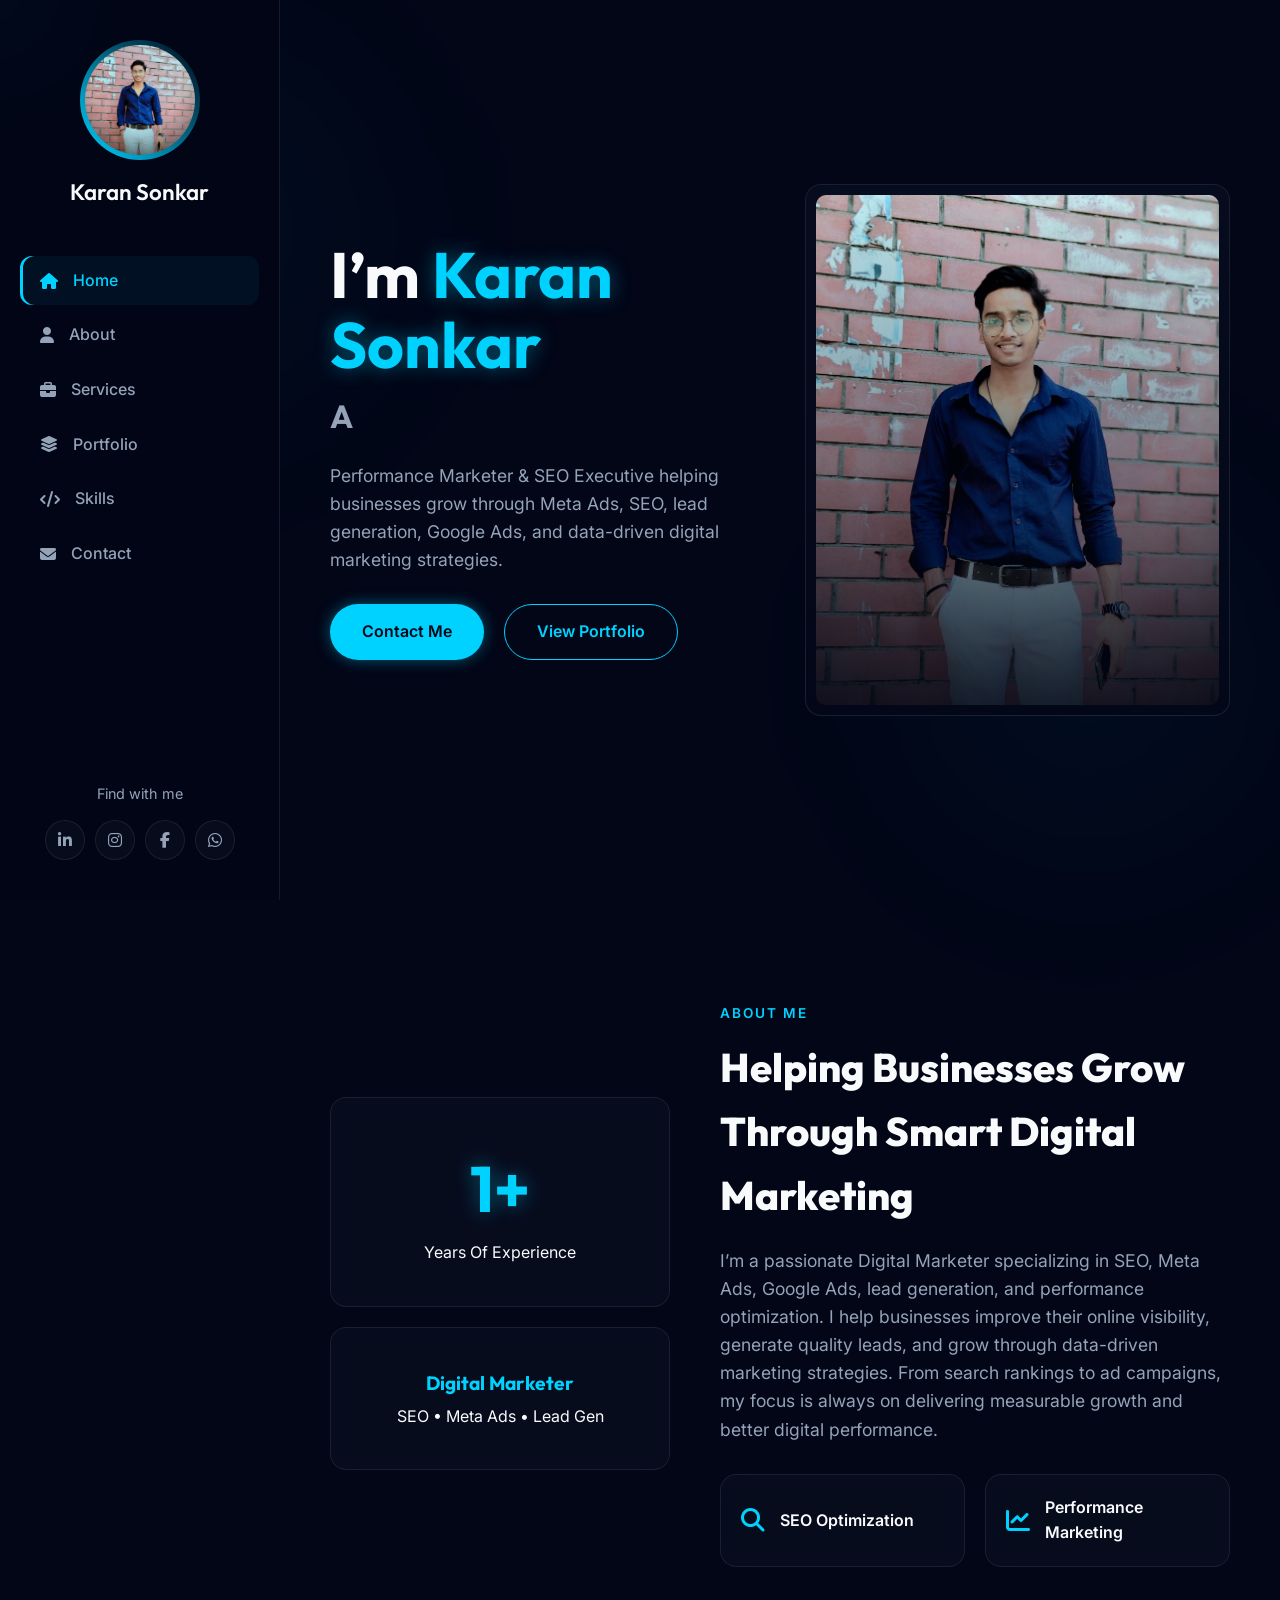
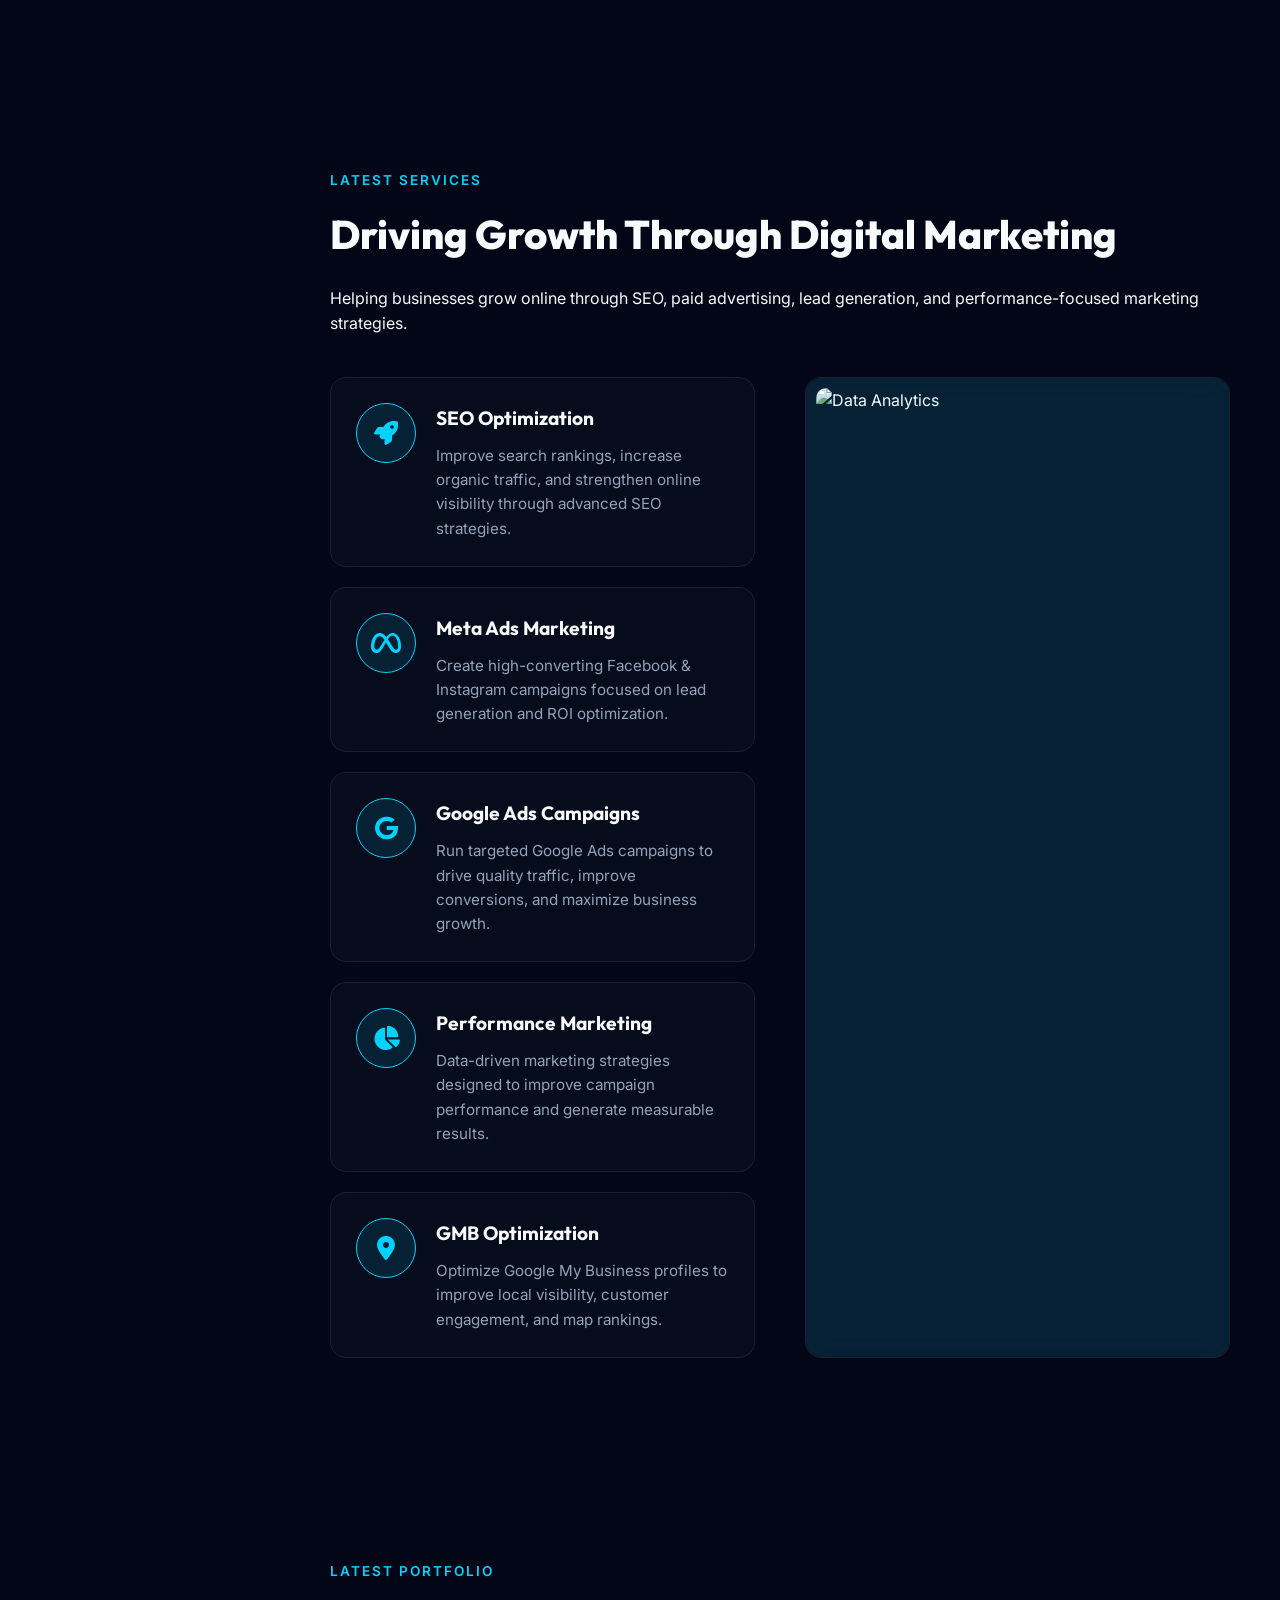
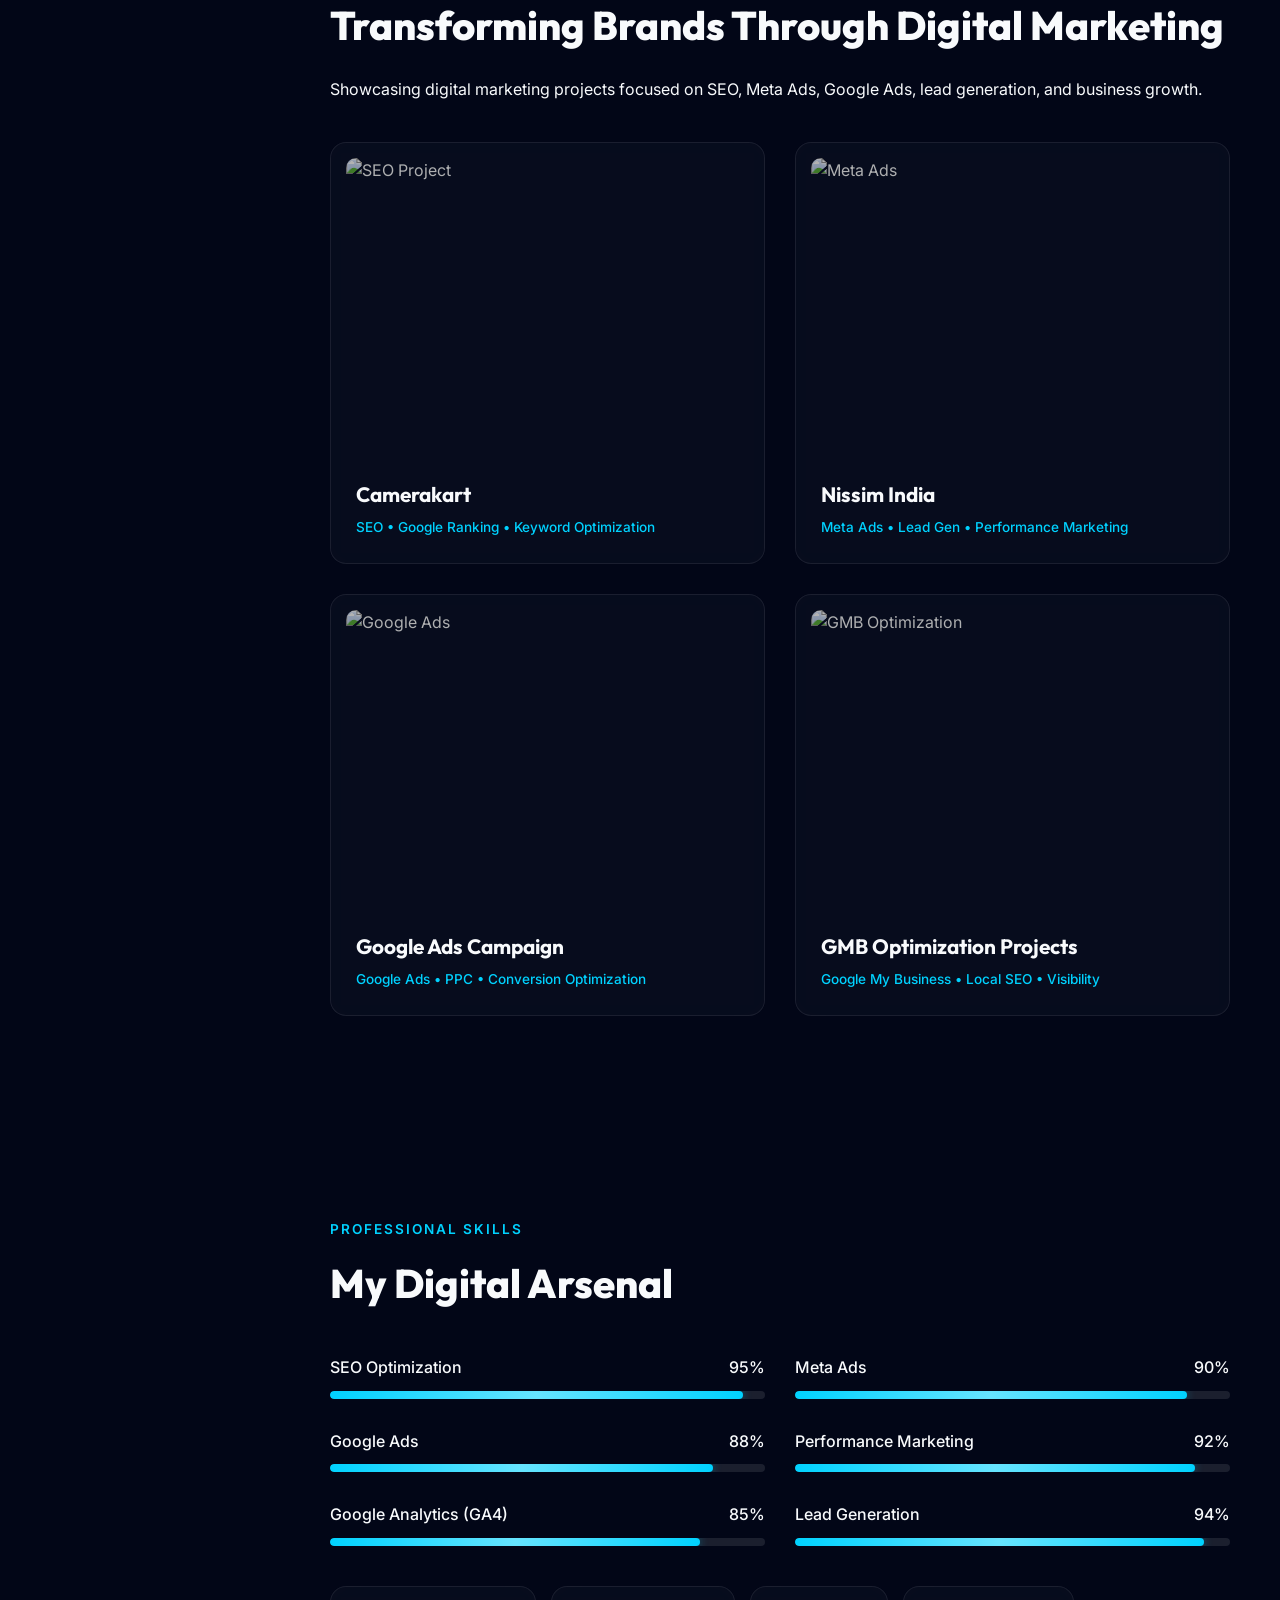
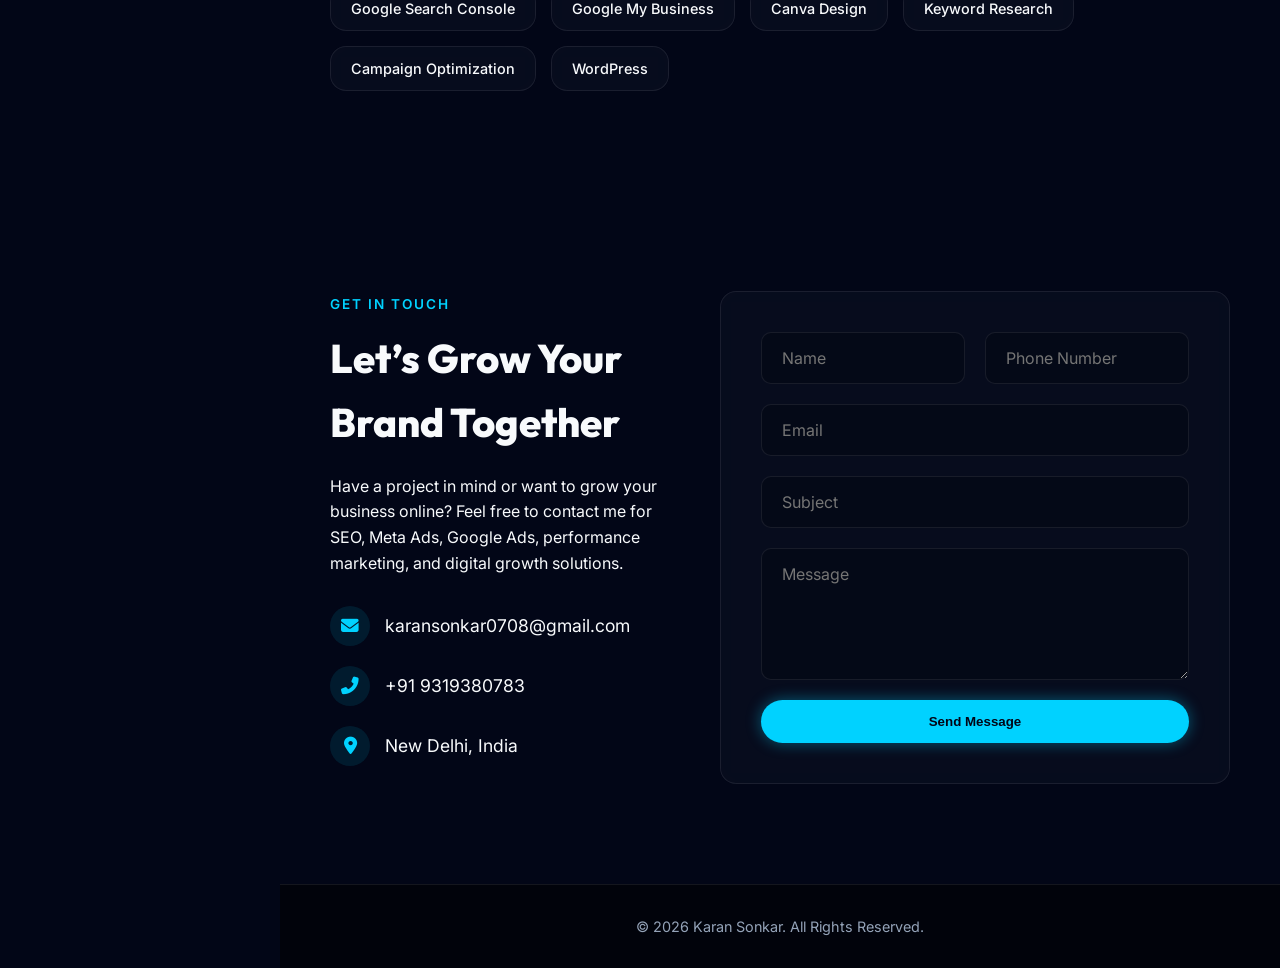
==== index.html @ 993d2668 "Add Nissim India case study page and update portfolio links in index.html" ====
<!DOCTYPE html>
<html lang="en">
<head>
    <meta charset="UTF-8">
    <meta name="viewport" content="width=device-width, initial-scale=1.0">
    <title>Karan Sonkar | Premium Digital Marketing Portfolio</title>
    <!-- Fonts -->
    <link href="https://fonts.googleapis.com/css2?family=Inter:wght@300;400;500;600;700&family=Outfit:wght@400;600;800&display=swap" rel="stylesheet">
    <!-- FontAwesome for Icons -->
    <link rel="stylesheet" href="https://cdnjs.cloudflare.com/ajax/libs/font-awesome/6.4.0/css/all.min.css">
    <!-- Custom CSS -->
    <link rel="stylesheet" href="style.css">
</head>
<body>

    <!-- Custom Cursor Glow -->
    <div class="cursor-glow"></div>

    <!-- Mobile Header -->
    <header class="mobile-header">
        <div class="mobile-logo">
            Karan <span class="neon-text">Sonkar</span>
        </div>
        <div class="menu-toggle" id="mobile-menu">
            <i class="fas fa-bars"></i>
        </div>
    </header>

    <!-- Sidebar Overlay -->
    <div class="sidebar-overlay" id="sidebar-overlay"></div>

    <!-- Sidebar Navigation -->
    <aside class="sidebar" id="sidebar">
        <div class="profile-section">
            <div class="profile-img-container">
                <img src="./karansonkar.jpg" alt="Karan Sonkar">
                <div class="glow-ring"></div>
            </div>
            <h2 class="profile-name">Karan Sonkar</h2>
        </div>

        <nav class="nav-menu">
            <ul>
                <li><a href="#home" class="active"><i class="fas fa-home"></i> Home</a></li>
                <li><a href="#about"><i class="fas fa-user"></i> About</a></li>
                <li><a href="#services"><i class="fas fa-briefcase"></i> Services</a></li>
                <li><a href="#portfolio"><i class="fas fa-layer-group"></i> Portfolio</a></li>
                <li><a href="#skills"><i class="fas fa-code"></i> Skills</a></li>
                <li><a href="#contact"><i class="fas fa-envelope"></i> Contact</a></li>
            </ul>
        </nav>

        <div class="social-section">
            <p>Find with me</p>
            <div class="social-icons">
                <a href="https://www.linkedin.com/in/karan-sonkar08/" class="social-btn" data-tooltip="LinkedIn"><i class="fab fa-linkedin-in"></i></a>
                <a href="https://www.instagram.com/ftkarannn/" class="social-btn" data-tooltip="Instagram"><i class="fab fa-instagram"></i></a>
                <a href="https://www.facebook.com/karansonkar08" class="social-btn" data-tooltip="Facebook"><i class="fab fa-facebook-f"></i></a>
                <a href="https://wa.me/9319380783" class="social-btn" data-tooltip="WhatsApp"><i class="fab fa-whatsapp"></i></a>
            </div>
        </div>
    </aside>

    <!-- Main Content -->
    <main class="main-content">
        
        <!-- Background Elements -->
        <div class="bg-gradients">
            <div class="grad-1"></div>
            <div class="grad-2"></div>
        </div>

        <!-- HERO SECTION -->
        <section id="home" class="hero-section">
            <div class="hero-content gsap-reveal">
                <h1>I’m <span class="neon-text">Karan Sonkar</span></h1>
                <h2 class="typing-container">A <span id="typing-text"></span></h2>
                <p class="hero-sub">Performance Marketer & SEO Executive helping businesses grow through Meta Ads, SEO, lead generation, Google Ads, and data-driven digital marketing strategies.</p>
                <div class="hero-buttons">
                    <a href="#contact" class="btn btn-primary">Contact Me</a>
                    <a href="#portfolio" class="btn btn-secondary">View Portfolio</a>
                </div>
            </div>
            <div class="hero-image gsap-reveal-right">
                <div class="img-wrapper glass-card">
                    <img src="./karansonkar.jpg" alt="Cinematic Portrait">
                </div>
            </div>
        </section>

        <!-- ABOUT SECTION -->
        <section id="about" class="about-section section-padding">
            <div class="about-grid">
                <div class="about-left gsap-reveal-left">
                    <div class="glass-card exp-card main-exp">
                        <h3>1+</h3>
                        <p>Years Of Experience</p>
                    </div>
                    <div class="glass-card exp-card sub-exp">
                        <h4>Digital Marketer</h4>
                        <p>SEO • Meta Ads • Lead Gen</p>
                    </div>
                </div>
                <div class="about-right gsap-reveal">
                    <span class="section-tag">ABOUT ME</span>
                    <h2 class="section-title">Helping Businesses Grow Through Smart Digital Marketing</h2>
                    <p class="about-desc">I’m a passionate Digital Marketer specializing in SEO, Meta Ads, Google Ads, lead generation, and performance optimization. I help businesses improve their online visibility, generate quality leads, and grow through data-driven marketing strategies. From search rankings to ad campaigns, my focus is always on delivering measurable growth and better digital performance.</p>
                    
                    <div class="about-features">
                        <div class="glass-card feature-card">
                            <i class="fas fa-search"></i>
                            <span>SEO Optimization</span>
                        </div>
                        <div class="glass-card feature-card">
                            <i class="fas fa-chart-line"></i>
                            <span>Performance Marketing</span>
                        </div>
                    </div>
                </div>
            </div>
        </section>

        <!-- SERVICES SECTION -->
        <section id="services" class="services-section section-padding">
            <div class="section-header gsap-reveal">
                <span class="section-tag">LATEST SERVICES</span>
                <h2 class="section-title">Driving Growth Through Digital Marketing</h2>
                <p>Helping businesses grow online through SEO, paid advertising, lead generation, and performance-focused marketing strategies.</p>
            </div>

            <div class="services-grid">
                <div class="services-left">
                    <div class="glass-card service-card gsap-stagger">
                        <div class="service-icon"><i class="fas fa-rocket"></i></div>
                        <div>
                            <h3>SEO Optimization</h3>
                            <p>Improve search rankings, increase organic traffic, and strengthen online visibility through advanced SEO strategies.</p>
                        </div>
                    </div>
                    <div class="glass-card service-card gsap-stagger">
                        <div class="service-icon"><i class="fab fa-meta"></i></div>
                        <div>
                            <h3>Meta Ads Marketing</h3>
                            <p>Create high-converting Facebook & Instagram campaigns focused on lead generation and ROI optimization.</p>
                        </div>
                    </div>
                    <div class="glass-card service-card gsap-stagger">
                        <div class="service-icon"><i class="fab fa-google"></i></div>
                        <div>
                            <h3>Google Ads Campaigns</h3>
                            <p>Run targeted Google Ads campaigns to drive quality traffic, improve conversions, and maximize business growth.</p>
                        </div>
                    </div>
                    <div class="glass-card service-card gsap-stagger">
                        <div class="service-icon"><i class="fas fa-chart-pie"></i></div>
                        <div>
                            <h3>Performance Marketing</h3>
                            <p>Data-driven marketing strategies designed to improve campaign performance and generate measurable results.</p>
                        </div>
                    </div>
                    <div class="glass-card service-card gsap-stagger">
                        <div class="service-icon"><i class="fas fa-map-marker-alt"></i></div>
                        <div>
                            <h3>GMB Optimization</h3>
                            <p>Optimize Google My Business profiles to improve local visibility, customer engagement, and map rankings.</p>
                        </div>
                    </div>
                </div>
                <div class="services-right gsap-reveal-right">
                    <div class="video-placeholder glass-card">
                        <img src="https://images.unsplash.com/photo-1460925895917-afdab827c52f?auto=format&fit=crop&w=800&q=80" alt="Data Analytics">
                        <div class="overlay-glow"></div>
                    </div>
                </div>
            </div>
        </section>

        <!-- PORTFOLIO SECTION -->
        <section id="portfolio" class="portfolio-section section-padding">
            <div class="section-header gsap-reveal">
                <span class="section-tag">LATEST PORTFOLIO</span>
                <h2 class="section-title">Transforming Brands Through Digital Marketing</h2>
                <p>Showcasing digital marketing projects focused on SEO, Meta Ads, Google Ads, lead generation, and business growth.</p>
            </div>

            <div class="portfolio-grid">
                <div class="glass-card portfolio-card gsap-stagger">
                    <div class="port-img">
                        <img src="https://images.unsplash.com/photo-1432888498266-38ffec3eaf0a?auto=format&fit=crop&w=600&q=80" alt="SEO Project">
                        <a href="./Projects/camera.html" class="port-link"><i class="fas fa-arrow-right"></i></a>
                    </div>
                    <div class="port-info">
                        <h3>Camerakart</h3>
                        <p>SEO • Google Ranking • Keyword Optimization</p>
                    </div>
                </div>

                <div class="glass-card portfolio-card gsap-stagger">
                    <div class="port-img">
                        <img src="https://images.unsplash.com/photo-1557838923-2985c318be48?auto=format&fit=crop&w=600&q=80" alt="Meta Ads">
                        <a href="./Projects/nissim.html" class="port-link"><i class="fas fa-arrow-right"></i></a>
                    </div>
                    <div class="port-info">
                        <h3>Nissim India</h3>
                        <p>Meta Ads • Lead Gen • Performance Marketing</p>
                    </div>
                </div>

                <div class="glass-card portfolio-card gsap-stagger">
                    <div class="port-img">
                        <img src="https://images.unsplash.com/photo-1551288049-bebda4e38f71?auto=format&fit=crop&w=600&q=80" alt="Google Ads">
                        <a href="#" class="port-link"><i class="fas fa-arrow-right"></i></a>
                    </div>
                    <div class="port-info">
                        <h3>Google Ads Campaign</h3>
                        <p>Google Ads • PPC • Conversion Optimization</p>
                    </div>
                </div>

                <div class="glass-card portfolio-card gsap-stagger">
                    <div class="port-img">
                        <img src="https://images.unsplash.com/photo-1526304640581-d334cdbbf45e?auto=format&fit=crop&w=600&q=80" alt="GMB Optimization">
                        <a href="./Projects/gmb.html" class="port-link"><i class="fas fa-arrow-right"></i></a>
                    </div>
                    <div class="port-info">
                        <h3>GMB Optimization Projects</h3>
                        <p>Google My Business • Local SEO • Visibility</p>
                    </div>
                </div>
            </div>
        </section>

        <!-- SKILLS SECTION -->
        <section id="skills" class="skills-section section-padding">
            <div class="section-header gsap-reveal">
                <span class="section-tag">PROFESSIONAL SKILLS</span>
                <h2 class="section-title">My Digital Arsenal</h2>
            </div>
            
            <div class="skills-grid">
                <!-- Skill Bars -->
                <div class="skill-item gsap-stagger">
                    <div class="skill-info"><span>SEO Optimization</span><span>95%</span></div>
                    <div class="progress-bar"><div class="progress" style="width: 95%;"></div></div>
                </div>
                <div class="skill-item gsap-stagger">
                    <div class="skill-info"><span>Meta Ads</span><span>90%</span></div>
                    <div class="progress-bar"><div class="progress" style="width: 90%;"></div></div>
                </div>
                <div class="skill-item gsap-stagger">
                    <div class="skill-info"><span>Google Ads</span><span>88%</span></div>
                    <div class="progress-bar"><div class="progress" style="width: 88%;"></div></div>
                </div>
                <div class="skill-item gsap-stagger">
                    <div class="skill-info"><span>Performance Marketing</span><span>92%</span></div>
                    <div class="progress-bar"><div class="progress" style="width: 92%;"></div></div>
                </div>
                <div class="skill-item gsap-stagger">
                    <div class="skill-info"><span>Google Analytics (GA4)</span><span>85%</span></div>
                    <div class="progress-bar"><div class="progress" style="width: 85%;"></div></div>
                </div>
                <div class="skill-item gsap-stagger">
                    <div class="skill-info"><span>Lead Generation</span><span>94%</span></div>
                    <div class="progress-bar"><div class="progress" style="width: 94%;"></div></div>
                </div>
            </div>

            <!-- Tool Tags -->
            <div class="tools-tags gsap-reveal">
                <span class="glass-card tool-tag">Google Search Console</span>
                <span class="glass-card tool-tag">Google My Business</span>
                <span class="glass-card tool-tag">Canva Design</span>
                <span class="glass-card tool-tag">Keyword Research</span>
                <span class="glass-card tool-tag">Campaign Optimization</span>
                <span class="glass-card tool-tag">WordPress</span>
            </div>
        </section>

        <!-- CONTACT SECTION -->
        <section id="contact" class="contact-section section-padding">
            <div class="contact-grid">
                <div class="contact-left gsap-reveal-left">
                    <span class="section-tag">GET IN TOUCH</span>
                    <h2 class="section-title">Let’s Grow Your Brand Together</h2>
                    <p>Have a project in mind or want to grow your business online? Feel free to contact me for SEO, Meta Ads, Google Ads, performance marketing, and digital growth solutions.</p>
                    <div class="contact-info">
                        <div class="info-item"><i class="fas fa-envelope"></i> karansonkar0708@gmail.com</div>
                        <div class="info-item"><i class="fas fa-phone-alt"></i> +91 9319380783</div>
                        <div class="info-item"><i class="fas fa-map-marker-alt"></i> New Delhi, India</div>
                    </div>
                </div>
                <div class="contact-right gsap-reveal-right">
                    <form class="glass-card contact-form">
                        <div class="input-row">
                            <input type="text" placeholder="Name" required>
                            <input type="tel" placeholder="Phone Number" required>
                        </div>
                        <input type="email" placeholder="Email" required>
                        <input type="text" placeholder="Subject" required>
                        <textarea rows="5" placeholder="Message" required></textarea>
                        <button type="submit" class="btn btn-primary w-100">Send Message</button>
                    </form>
                </div>
            </div>
        </section>

        <!-- FOOTER -->
        <footer>
            <div class="footer-content">
                <p>© 2026 Karan Sonkar. All Rights Reserved.</p>
            </div>
        </footer>

    </main>

    <!-- Scripts -->
    <script src="https://cdnjs.cloudflare.com/ajax/libs/gsap/3.12.2/gsap.min.js"></script>
    <script src="https://cdnjs.cloudflare.com/ajax/libs/gsap/3.12.2/ScrollTrigger.min.js"></script>
    <script src="https://cdn.jsdelivr.net/npm/typed.js@2.0.12"></script>
    <script src="script.js"></script>
</body>
</html>
---- style.css ----
/* --- Variables & Global Reset --- */
:root {
    --bg-dark: #020617; /* Dark Navy/Black */
    --bg-panel: rgba(15, 23, 42, 0.4);
    --neon-blue: #00d2ff;
    --neon-glow: rgba(0, 210, 255, 0.4);
    --text-main: #f8fafc;
    --text-muted: #94a3b8;
    --glass-border: rgba(255, 255, 255, 0.08);
    --sidebar-width: 280px;
    --transition: all 0.4s cubic-bezier(0.175, 0.885, 0.32, 1.275);
}

* {
    margin: 0;
    padding: 0;
    box-sizing: border-box;
}

html {
    scroll-behavior: smooth;
}

body {
    background-color: var(--bg-dark);
    color: var(--text-main);
    font-family: 'Inter', sans-serif;
    overflow-x: hidden;
    line-height: 1.6;
}

h1, h2, h3, h4 {
    font-family: 'Outfit', sans-serif;
}

ul { list-style: none; }
a { text-decoration: none; color: inherit; }

/* --- Custom Cursor --- */
.cursor-glow {
    position: fixed;
    width: 300px;
    height: 300px;
    background: radial-gradient(circle, var(--neon-glow) 0%, transparent 70%);
    border-radius: 50%;
    transform: translate(-50%, -50%);
    pointer-events: none;
    z-index: 0;
    mix-blend-mode: screen;
    transition: width 0.3s, height 0.3s;
}

/* --- Glassmorphism Utilities --- */
.glass-card {
    background: var(--bg-panel);
    backdrop-filter: blur(16px);
    -webkit-backdrop-filter: blur(16px);
    border: 1px solid var(--glass-border);
    border-radius: 16px;
    transition: var(--transition);
    position: relative;
    overflow: hidden;
    z-index: 2;
}

.glass-card:hover {
    border-color: var(--neon-blue);
    box-shadow: 0 10px 30px rgba(0, 210, 255, 0.1);
    transform: translateY(-5px);
}

/* --- Floating Gradients --- */
.bg-gradients {
    position: fixed;
    top: 0; left: 0; width: 100vw; height: 100vh;
    z-index: 0; pointer-events: none;
}

.grad-1, .grad-2 {
    position: absolute;
    width: 50vw; height: 50vw;
    background: radial-gradient(circle, rgba(0, 210, 255, 0.05) 0%, transparent 60%);
    border-radius: 50%;
    filter: blur(80px);
    animation: floatGrad 20s infinite alternate linear;
}

.grad-1 { top: -10%; left: -10%; }
.grad-2 { bottom: -10%; right: -10%; animation-delay: -10s; }

@keyframes floatGrad {
    0% { transform: translate(0, 0); }
    100% { transform: translate(20%, 20%); }
}

/* --- Typography & Buttons --- */
.neon-text {
    color: var(--neon-blue);
    text-shadow: 0 0 20px var(--neon-glow);
}

.section-tag {
    display: inline-block;
    color: var(--neon-blue);
    font-size: 0.85rem;
    font-weight: 600;
    letter-spacing: 2px;
    text-transform: uppercase;
    margin-bottom: 10px;
}

.section-title {
    font-size: 2.5rem;
    margin-bottom: 20px;
    font-weight: 800;
}

.section-padding {
    padding: 100px 5%;
    position: relative;
    z-index: 2;
}

.btn {
    display: inline-flex;
    align-items: center;
    justify-content: center;
    padding: 14px 32px;
    border-radius: 50px;
    font-weight: 600;
    transition: var(--transition);
    cursor: pointer;
    overflow: hidden;
    position: relative;
    z-index: 1;
}

.btn-primary {
    background: var(--neon-blue);
    color: var(--bg-dark);
    box-shadow: 0 0 15px var(--neon-glow);
}

.btn-primary:hover {
    box-shadow: 0 0 30px var(--neon-glow);
    transform: scale(1.05);
}

.btn-secondary {
    background: transparent;
    border: 1px solid var(--neon-blue);
    color: var(--neon-blue);
}

.btn-secondary:hover {
    background: rgba(0, 210, 255, 0.1);
    box-shadow: inset 0 0 10px var(--neon-glow);
    transform: scale(1.05);
}

/* --- Layout --- */
.sidebar {
    width: var(--sidebar-width);
    height: 100vh;
    position: fixed;
    top: 0; left: 0;
    background: rgba(2, 6, 23, 0.95);
    backdrop-filter: blur(20px);
    border-right: 1px solid var(--glass-border);
    display: flex;
    flex-direction: column;
    padding: 40px 0;
    z-index: 100;
    transition: 0.4s ease;
}

.main-content {
    margin-left: var(--sidebar-width);
    min-height: 100vh;
    position: relative;
}

/* --- Sidebar Details --- */
.profile-section { text-align: center; margin-bottom: 40px; }
.profile-img-container {
    width: 120px; height: 120px; margin: 0 auto 15px;
    position: relative; border-radius: 50%; padding: 5px;
    background: linear-gradient(45deg, var(--neon-blue), transparent);
}
.profile-img-container img {
    width: 100%; height: 100%; border-radius: 50%; object-fit: cover;
}
.profile-name { font-size: 1.4rem; font-weight: 600; }

.nav-menu ul li { margin: 5px 20px; }
.nav-menu a {
    display: flex; align-items: center; gap: 15px; padding: 12px 20px;
    border-radius: 12px; color: var(--text-muted); font-weight: 500;
    transition: var(--transition);
}
.nav-menu a:hover, .nav-menu a.active {
    color: var(--neon-blue); background: rgba(0, 210, 255, 0.05);
    box-shadow: inset 3px 0 0 var(--neon-blue);
}

.social-section { margin-top: auto; text-align: center; }
.social-section p { font-size: 0.9rem; color: var(--text-muted); margin-bottom: 15px; }
.social-icons { display: flex; justify-content: center; gap: 10px; flex-wrap: wrap; padding: 0 20px; }

.social-btn {
    width: 40px; height: 40px; border-radius: 50%;
    background: var(--bg-panel); border: 1px solid var(--glass-border);
    display: flex; align-items: center; justify-content: center;
    color: var(--text-muted); transition: var(--transition); position: relative;
}
.social-btn:hover {
    color: var(--neon-blue); border-color: var(--neon-blue);
    box-shadow: 0 0 15px var(--neon-glow); transform: translateY(-3px) scale(1.1);
}
.social-btn::after {
    content: attr(data-tooltip); position: absolute; top: -35px;
    background: var(--neon-blue); color: var(--bg-dark);
    font-size: 0.75rem; padding: 4px 8px; border-radius: 4px;
    opacity: 0; visibility: hidden; transition: 0.3s; pointer-events: none;
    font-weight: 600; white-space: nowrap;
}
.social-btn:hover::after { opacity: 1; visibility: visible; top: -40px; }

/* --- Mobile Menu Toggle --- */
.menu-toggle {
    display: none; position: fixed; top: 20px; right: 20px;
    z-index: 101; background: var(--bg-panel); border: 1px solid var(--neon-blue);
    color: var(--neon-blue); width: 45px; height: 45px; border-radius: 50%;
    text-align: center; line-height: 45px; cursor: pointer; backdrop-filter: blur(10px);
}

/* --- Hero Section --- */
.hero-section {
    min-height: 100vh; display: flex; align-items: center; padding: 0 5%;
    position: relative; z-index: 2; gap: 50px;
}
.hero-content { flex: 1; }
.hero-content h1 { font-size: 4rem; line-height: 1.1; margin-bottom: 10px; }
.typing-container { font-size: 2rem; color: var(--text-muted); margin-bottom: 20px; min-height: 40px; }
.hero-sub { font-size: 1.1rem; color: var(--text-muted); margin-bottom: 30px; max-width: 600px; }
.hero-buttons { display: flex; gap: 20px; }

.hero-image { flex: 1; display: flex; justify-content: center; position: relative; }
.img-wrapper { width: 100%; max-width: 450px; aspect-ratio: 4/5; height: auto; padding: 10px; }
.img-wrapper img { width: 100%; height: 100%; object-fit: cover; border-radius: 10px; filter: grayscale(20%) contrast(110%); }
.img-wrapper::after {
    content: ''; position: absolute; inset: 0;
    background: linear-gradient(to top, rgba(2,6,23,0.8), transparent); border-radius: 16px;
}

/* --- About Section --- */
.about-grid { display: grid; grid-template-columns: 1fr 1.5fr; gap: 50px; align-items: center; }
.about-left { display: flex; flex-direction: column; gap: 20px; }
.exp-card { padding: 40px; text-align: center; }
.main-exp h3 { font-size: 4rem; color: var(--neon-blue); text-shadow: 0 0 20px var(--neon-glow); }
.sub-exp h4 { font-size: 1.2rem; margin-bottom: 5px; color: var(--neon-blue); }
.about-desc { color: var(--text-muted); margin-bottom: 30px; font-size: 1.1rem; }
.about-features { display: flex; gap: 20px; }
.feature-card { padding: 20px; flex: 1; display: flex; align-items: center; gap: 15px; font-weight: 600; }
.feature-card i { font-size: 1.5rem; color: var(--neon-blue); }

/* --- Services Section --- */
.services-grid { display: grid; grid-template-columns: 1fr 1fr; gap: 50px; margin-top: 40px; }
.services-left { display: flex; flex-direction: column; gap: 20px; }
.service-card { display: flex; gap: 20px; padding: 25px; align-items: flex-start; }
.service-icon {
    width: 60px; height: 60px; min-width: 60px; border-radius: 50%;
    background: rgba(0, 210, 255, 0.1); border: 1px solid var(--neon-blue);
    display: flex; align-items: center; justify-content: center; font-size: 1.5rem; color: var(--neon-blue);
}
.service-card h3 { margin-bottom: 10px; font-size: 1.2rem; }
.service-card p { color: var(--text-muted); font-size: 0.95rem; }

.services-right .video-placeholder { height: 100%; min-height: 400px; padding: 10px; position: relative; }
.services-right img { width: 100%; height: 100%; object-fit: cover; border-radius: 10px; filter: grayscale(50%); }
.overlay-glow {
    position: absolute; inset: 0; background: var(--neon-blue);
    opacity: 0.15; mix-blend-mode: overlay; border-radius: 16px;
}

/* --- Portfolio Section --- */
.portfolio-grid { display: grid; grid-template-columns: repeat(2, 1fr); gap: 30px; margin-top: 40px; }
.portfolio-card { padding: 15px; }
.port-img { position: relative; border-radius: 10px; overflow: hidden; height: 300px; }
.port-img img { width: 100%; height: 100%; object-fit: cover; transition: transform 0.6s ease; filter: brightness(0.7); }
.portfolio-card:hover .port-img img { transform: scale(1.1); filter: brightness(1); }
.port-link {
    position: absolute; top: 50%; left: 50%; transform: translate(-50%, -50%) scale(0);
    width: 60px; height: 60px; background: rgba(0,210,255,0.8); border-radius: 50%;
    display: flex; align-items: center; justify-content: center; font-size: 1.5rem;
    color: var(--bg-dark); transition: var(--transition);
}
.portfolio-card:hover .port-link { transform: translate(-50%, -50%) scale(1); }
.port-info { padding: 20px 10px 10px; }
.port-info h3 { font-size: 1.3rem; margin-bottom: 5px; }
.port-info p { color: var(--neon-blue); font-size: 0.85rem; font-weight: 500; }

/* --- Skills Section --- */
.skills-grid { display: grid; grid-template-columns: repeat(2, 1fr); gap: 30px; margin: 40px 0; }
.skill-item .skill-info { display: flex; justify-content: space-between; margin-bottom: 10px; font-weight: 500; }
.progress-bar { width: 100%; height: 8px; background: rgba(255,255,255,0.1); border-radius: 4px; overflow: hidden; }
.progress { height: 100%; background: var(--neon-blue); border-radius: 4px; box-shadow: 0 0 10px var(--neon-glow); position: relative; }
.progress::after {
    content: ''; position: absolute; top: 0; left: 0; bottom: 0; width: 100%;
    background: linear-gradient(90deg, transparent, rgba(255,255,255,0.4), transparent);
    animation: shimmer 2s infinite;
}
@keyframes shimmer { 0% { transform: translateX(-100%); } 100% { transform: translateX(100%); } }

.tools-tags { display: flex; flex-wrap: wrap; gap: 15px; }
.tool-tag { padding: 10px 20px; font-size: 0.9rem; font-weight: 500; }

/* --- Contact Section --- */
.contact-grid { display: grid; grid-template-columns: 1fr 1.5fr; gap: 50px; align-items: flex-start; }
.contact-info { margin-top: 30px; display: flex; flex-direction: column; gap: 20px; }
.info-item { display: flex; align-items: center; gap: 15px; font-size: 1.1rem; }
.info-item i { width: 40px; height: 40px; background: rgba(0,210,255,0.1); border-radius: 50%; display: flex; align-items: center; justify-content: center; color: var(--neon-blue); }

.contact-form { padding: 40px; display: flex; flex-direction: column; gap: 20px; }
.input-row { display: grid; grid-template-columns: 1fr 1fr; gap: 20px; }
input, textarea {
    width: 100%; padding: 15px 20px; border-radius: 10px;
    background: rgba(0,0,0,0.2); border: 1px solid var(--glass-border);
    color: var(--text-main); font-family: inherit; font-size: 1rem; outline: none; transition: 0.3s;
}
input:focus, textarea:focus { border-color: var(--neon-blue); box-shadow: 0 0 10px rgba(0,210,255,0.1); }
.w-100 { width: 100%; border: none; }

/* --- Footer --- */
footer { text-align: center; padding: 30px; border-top: 1px solid var(--glass-border); position: relative; z-index: 2; background: rgba(0,0,0,0.5); }
footer p { color: var(--text-muted); font-size: 0.9rem; }

/* --- Mobile Header & Overlay --- */
.mobile-header {
    display: none;
}

.sidebar-overlay {
    position: fixed;
    top: 0;
    left: 0;
    width: 100vw;
    height: 100vh;
    background: rgba(2, 6, 23, 0.7);
    backdrop-filter: blur(8px);
    -webkit-backdrop-filter: blur(8px);
    z-index: 95;
    opacity: 0;
    visibility: hidden;
    transition: opacity 0.4s ease, visibility 0.4s ease;
}

.sidebar-overlay.active {
    opacity: 1;
    visibility: visible;
}

/* --- Responsive Media Queries --- */

/* Laptops & Tablets (max-width: 1024px) */
@media (max-width: 1024px) {
    .section-padding {
        padding: 80px 5%;
    }
    
    .hero-section {
        flex-direction: column;
        text-align: center;
        justify-content: center;
        padding-top: 120px;
        padding-bottom: 50px;
        gap: 40px;
    }
    
    .hero-content {
        display: flex;
        flex-direction: column;
        align-items: center;
    }
    
    .hero-buttons {
        justify-content: center;
    }
    
    .hero-image {
        width: 100%;
        max-width: 450px;
        margin: 0 auto;
    }
    
    .about-grid, .services-grid, .contact-grid {
        grid-template-columns: 1fr;
        gap: 40px;
    }
    
    .about-left {
        flex-direction: row;
        gap: 20px;
    }
    
    .exp-card {
        flex: 1;
        padding: 30px 20px;
    }
    
    .services-right .video-placeholder {
        min-height: 350px;
    }
}

/* Medium Tablets & Mobile Header Breakpoint (max-width: 991px) */
@media (max-width: 991px) {
    .cursor-glow {
        display: none !important;
    }
    
    .mobile-header {
        display: flex;
        align-items: center;
        justify-content: space-between;
        position: fixed;
        top: 0;
        left: 0;
        width: 100%;
        height: 70px;
        background: rgba(2, 6, 23, 0.85);
        backdrop-filter: blur(16px);
        -webkit-backdrop-filter: blur(16px);
        border-bottom: 1px solid var(--glass-border);
        padding: 0 24px;
        z-index: 99;
    }
    
    .mobile-logo {
        font-family: 'Outfit', sans-serif;
        font-size: 1.4rem;
        font-weight: 700;
        letter-spacing: 0.5px;
    }
    
    .menu-toggle {
        display: flex;
        align-items: center;
        justify-content: center;
        position: static;
        width: 42px;
        height: 42px;
        border-radius: 50%;
        background: rgba(255, 255, 255, 0.05);
        border: 1px solid var(--glass-border);
        color: var(--neon-blue);
        font-size: 1.2rem;
        cursor: pointer;
        transition: var(--transition);
        line-height: 1;
    }
    
    .menu-toggle:hover {
        border-color: var(--neon-blue);
        box-shadow: 0 0 10px var(--neon-glow);
    }
    
    .sidebar {
        transform: translateX(-100%);
        z-index: 100;
        box-shadow: 10px 0 30px rgba(0, 0, 0, 0.5);
    }
    
    .sidebar.active {
        transform: translateX(0);
    }
    
    .main-content {
        margin-left: 0;
        padding-top: 70px;
    }
    
    section {
        scroll-margin-top: 70px;
    }
}

/* Small Tablets & Large Phones (max-width: 768px) */
@media (max-width: 768px) {
    .section-title {
        font-size: 2.1rem;
    }
    
    .section-padding {
        padding: 60px 5%;
    }
    
    .hero-content h1 {
        font-size: 3rem;
    }
    
    .typing-container {
        font-size: 1.6rem;
    }
    
    .hero-sub {
        font-size: 1rem;
    }
    
    .input-row {
        grid-template-columns: 1fr;
        gap: 15px;
    }
    
    .skills-grid {
        grid-template-columns: 1fr;
        gap: 20px;
    }
    
    .about-features {
        flex-direction: column;
        gap: 15px;
    }
    
    .contact-form {
        padding: 30px;
    }
}

/* Medium Phones & Portfolio Grid Breakpoint (max-width: 640px) */
@media (max-width: 640px) {
    .portfolio-grid {
        grid-template-columns: 1fr;
        gap: 24px;
    }
    
    .about-left {
        flex-direction: column;
    }
}

/* Extra Small Phones (max-width: 480px) */
@media (max-width: 480px) {
    .section-title {
        font-size: 1.8rem;
    }
    
    .section-padding {
        padding: 50px 4%;
    }
    
    .hero-content h1 {
        font-size: 2.3rem;
    }
    
    .typing-container {
        font-size: 1.3rem;
    }
    
    .hero-buttons {
        flex-direction: column;
        width: 100%;
        gap: 12px;
    }
    
    .hero-buttons .btn {
        width: 100%;
    }
    
    .img-wrapper {
        max-width: 320px;
    }
    
    .service-card {
        padding: 20px 15px;
        gap: 15px;
    }
    
    .service-icon {
        width: 50px;
        height: 50px;
        min-width: 50px;
        font-size: 1.2rem;
    }
    
    .port-img {
        height: 220px;
    }
    
    .contact-form {
        padding: 20px 15px;
        gap: 15px;
    }
    
    footer {
        padding: 20px 10px;
    }
}
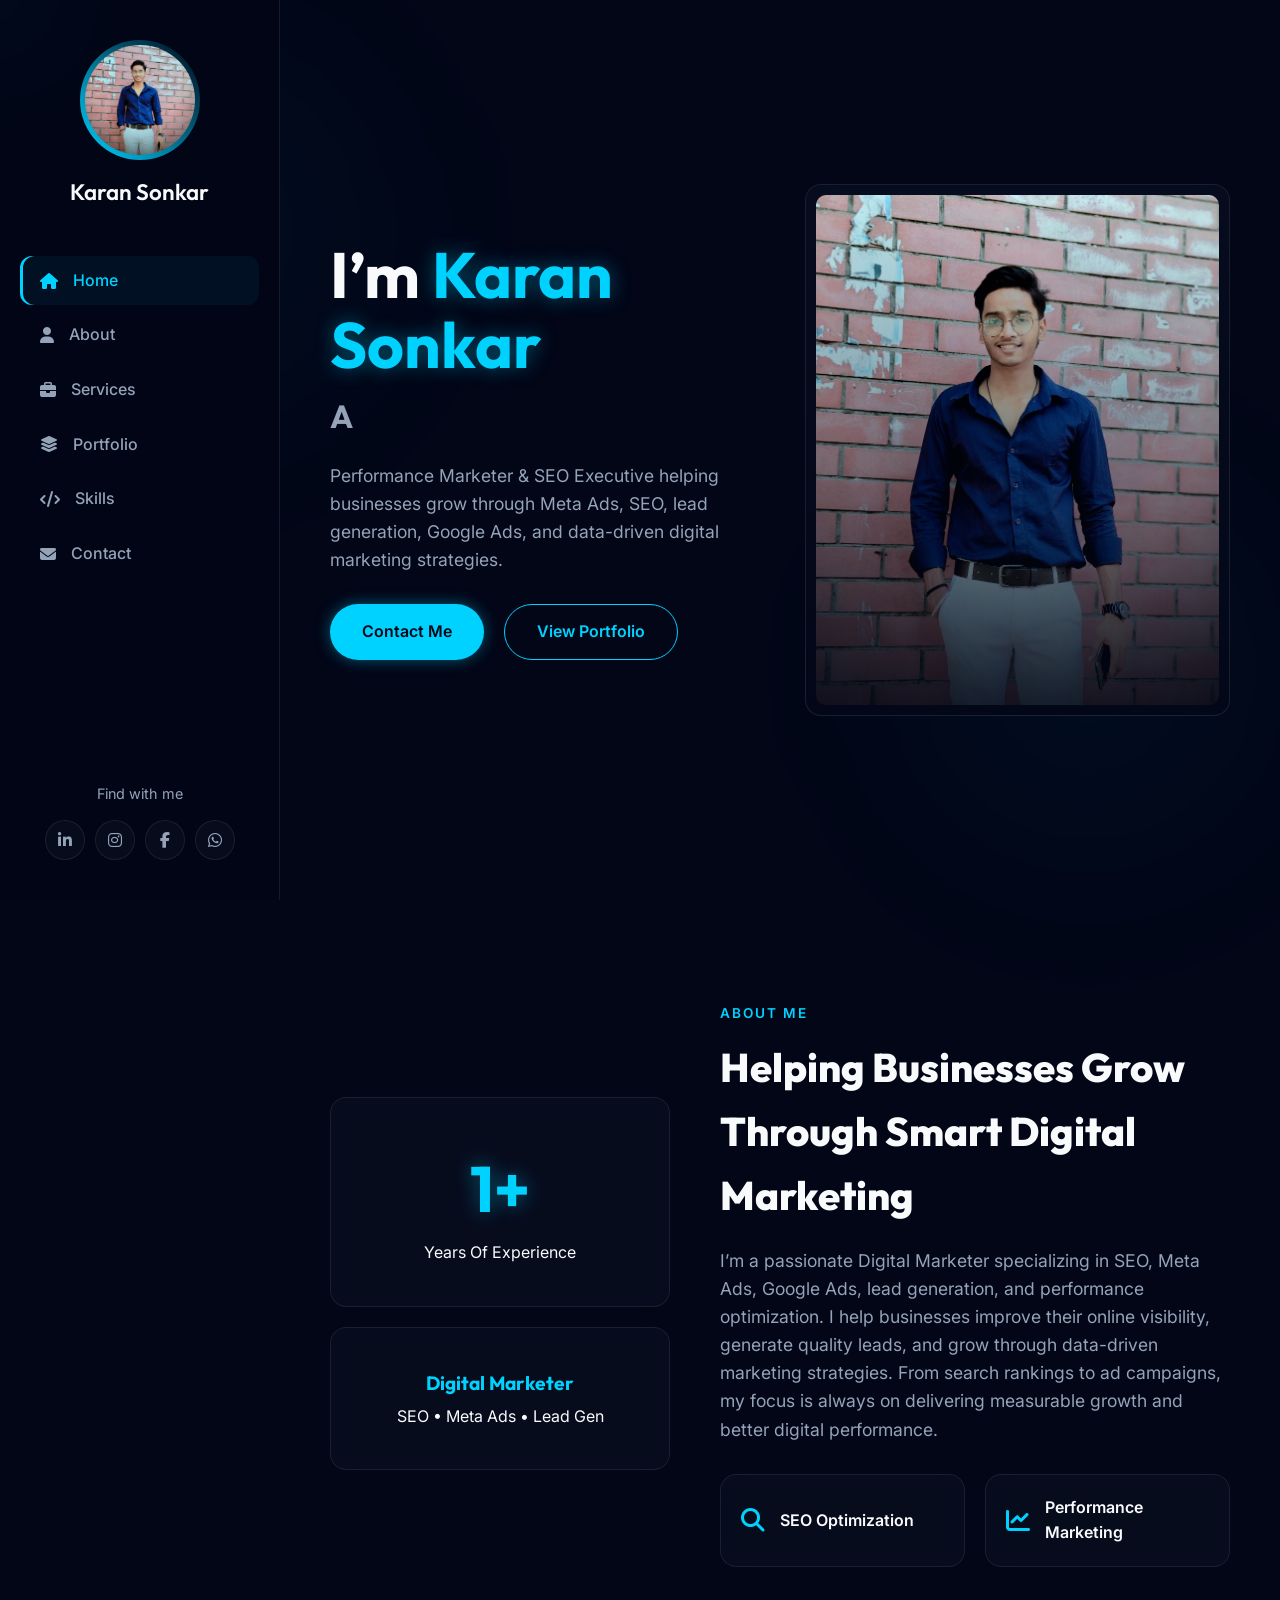
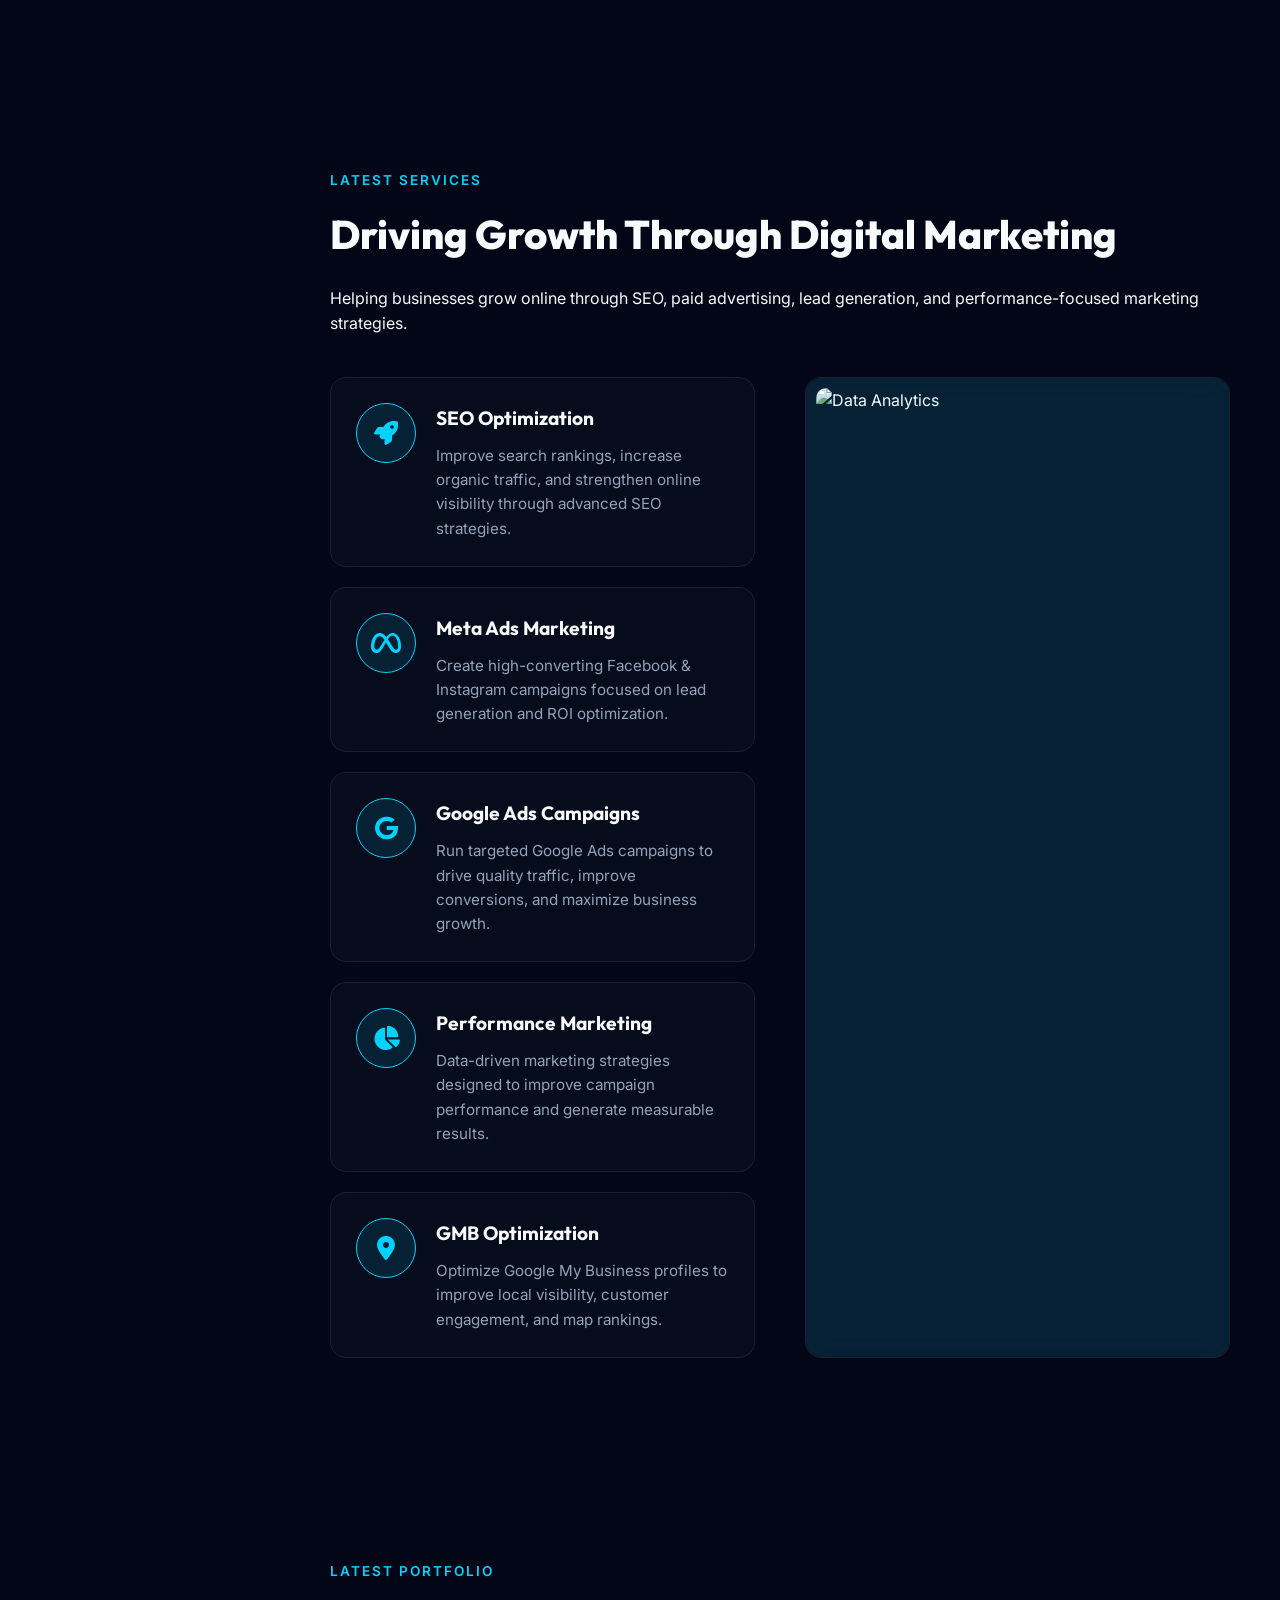
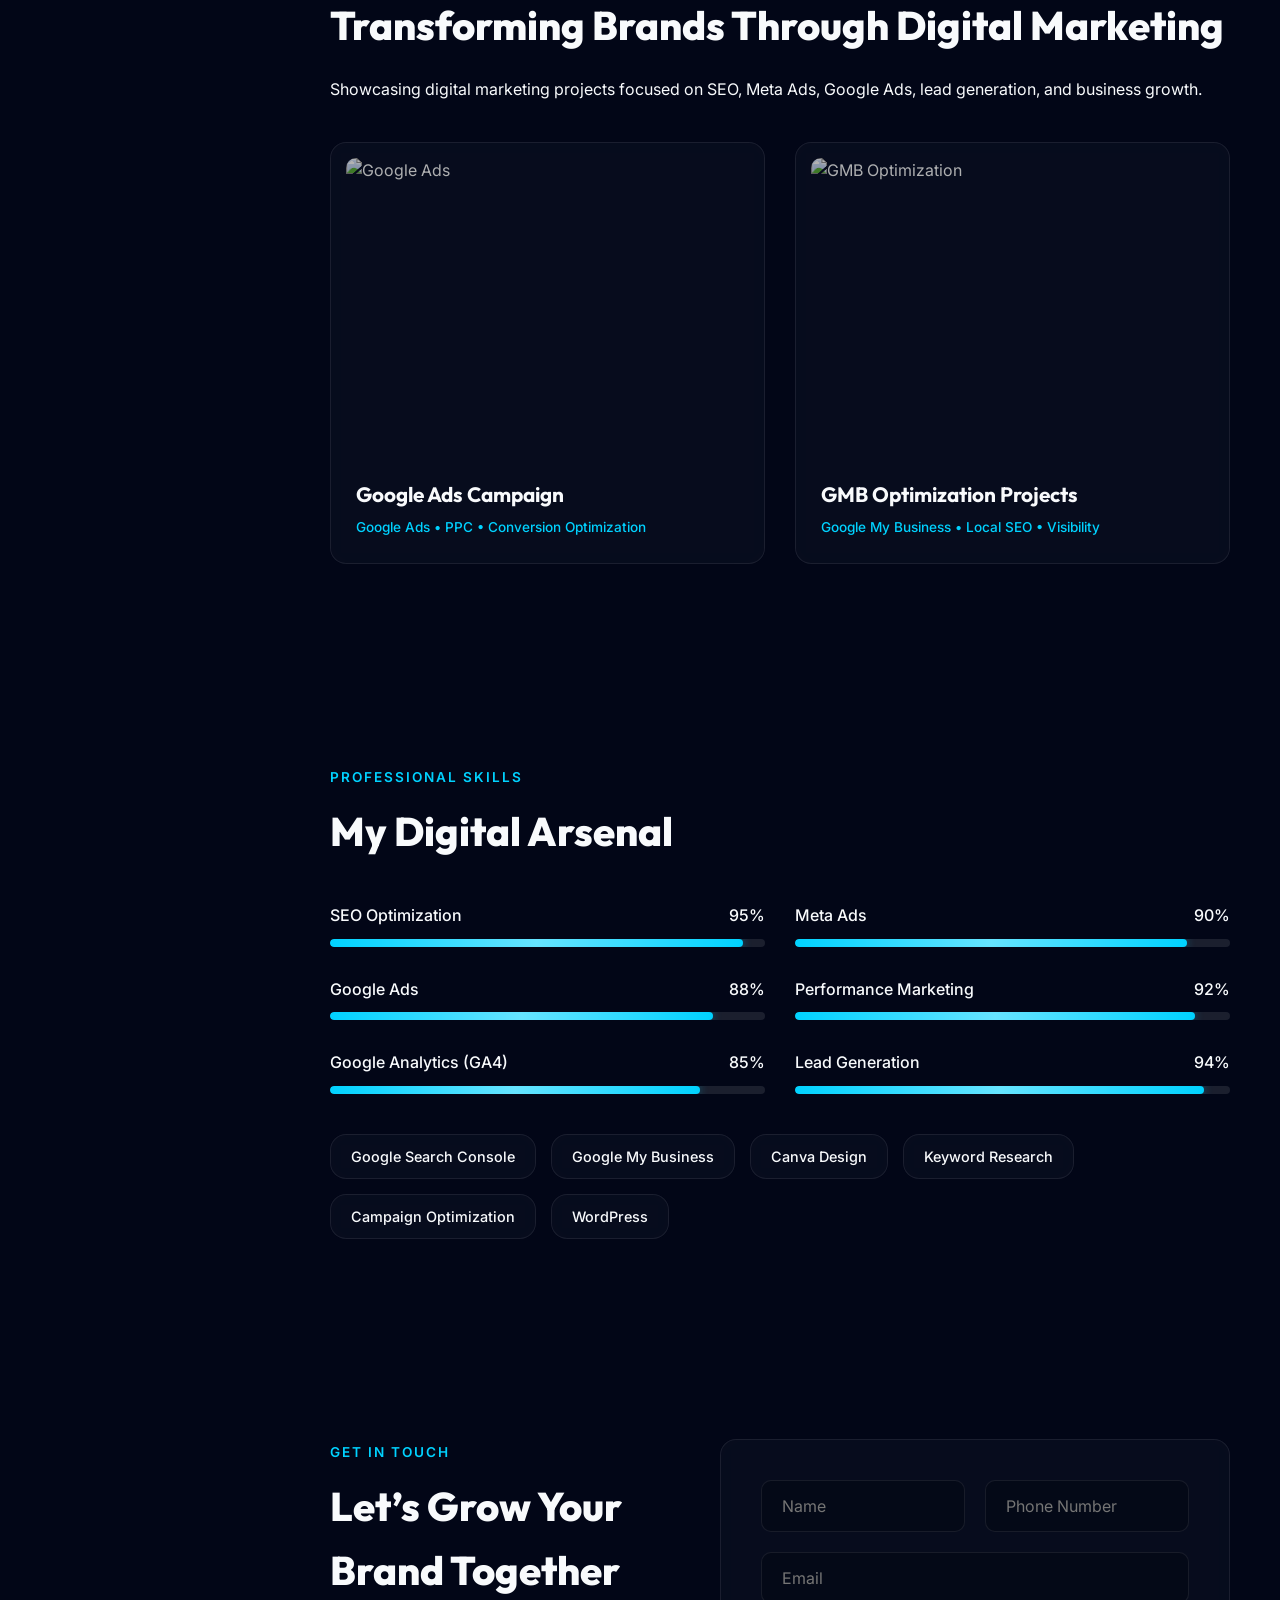
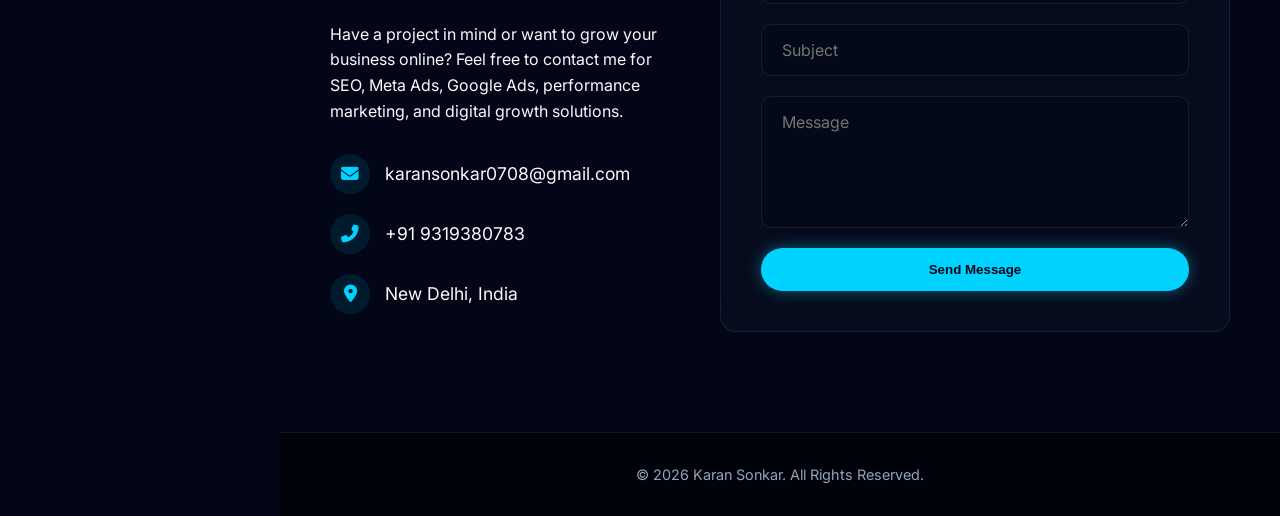
==== commit 121fed57: "feat:remove unused latest portfolio" ====
--- a/index.html
+++ b/index.html
@@ -184,27 +184,9 @@
             </div>
 
             <div class="portfolio-grid">
-                <div class="glass-card portfolio-card gsap-stagger">
-                    <div class="port-img">
-                        <img src="https://images.unsplash.com/photo-1432888498266-38ffec3eaf0a?auto=format&fit=crop&w=600&q=80" alt="SEO Project">
-                        <a href="./Projects/camera.html" class="port-link"><i class="fas fa-arrow-right"></i></a>
-                    </div>
-                    <div class="port-info">
-                        <h3>Camerakart</h3>
-                        <p>SEO • Google Ranking • Keyword Optimization</p>
-                    </div>
-                </div>
-
-                <div class="glass-card portfolio-card gsap-stagger">
-                    <div class="port-img">
-                        <img src="https://images.unsplash.com/photo-1557838923-2985c318be48?auto=format&fit=crop&w=600&q=80" alt="Meta Ads">
-                        <a href="./Projects/nissim.html" class="port-link"><i class="fas fa-arrow-right"></i></a>
-                    </div>
-                    <div class="port-info">
-                        <h3>Nissim India</h3>
-                        <p>Meta Ads • Lead Gen • Performance Marketing</p>
-                    </div>
-                </div>
+                
+
+               
 
                 <div class="glass-card portfolio-card gsap-stagger">
                     <div class="port-img">
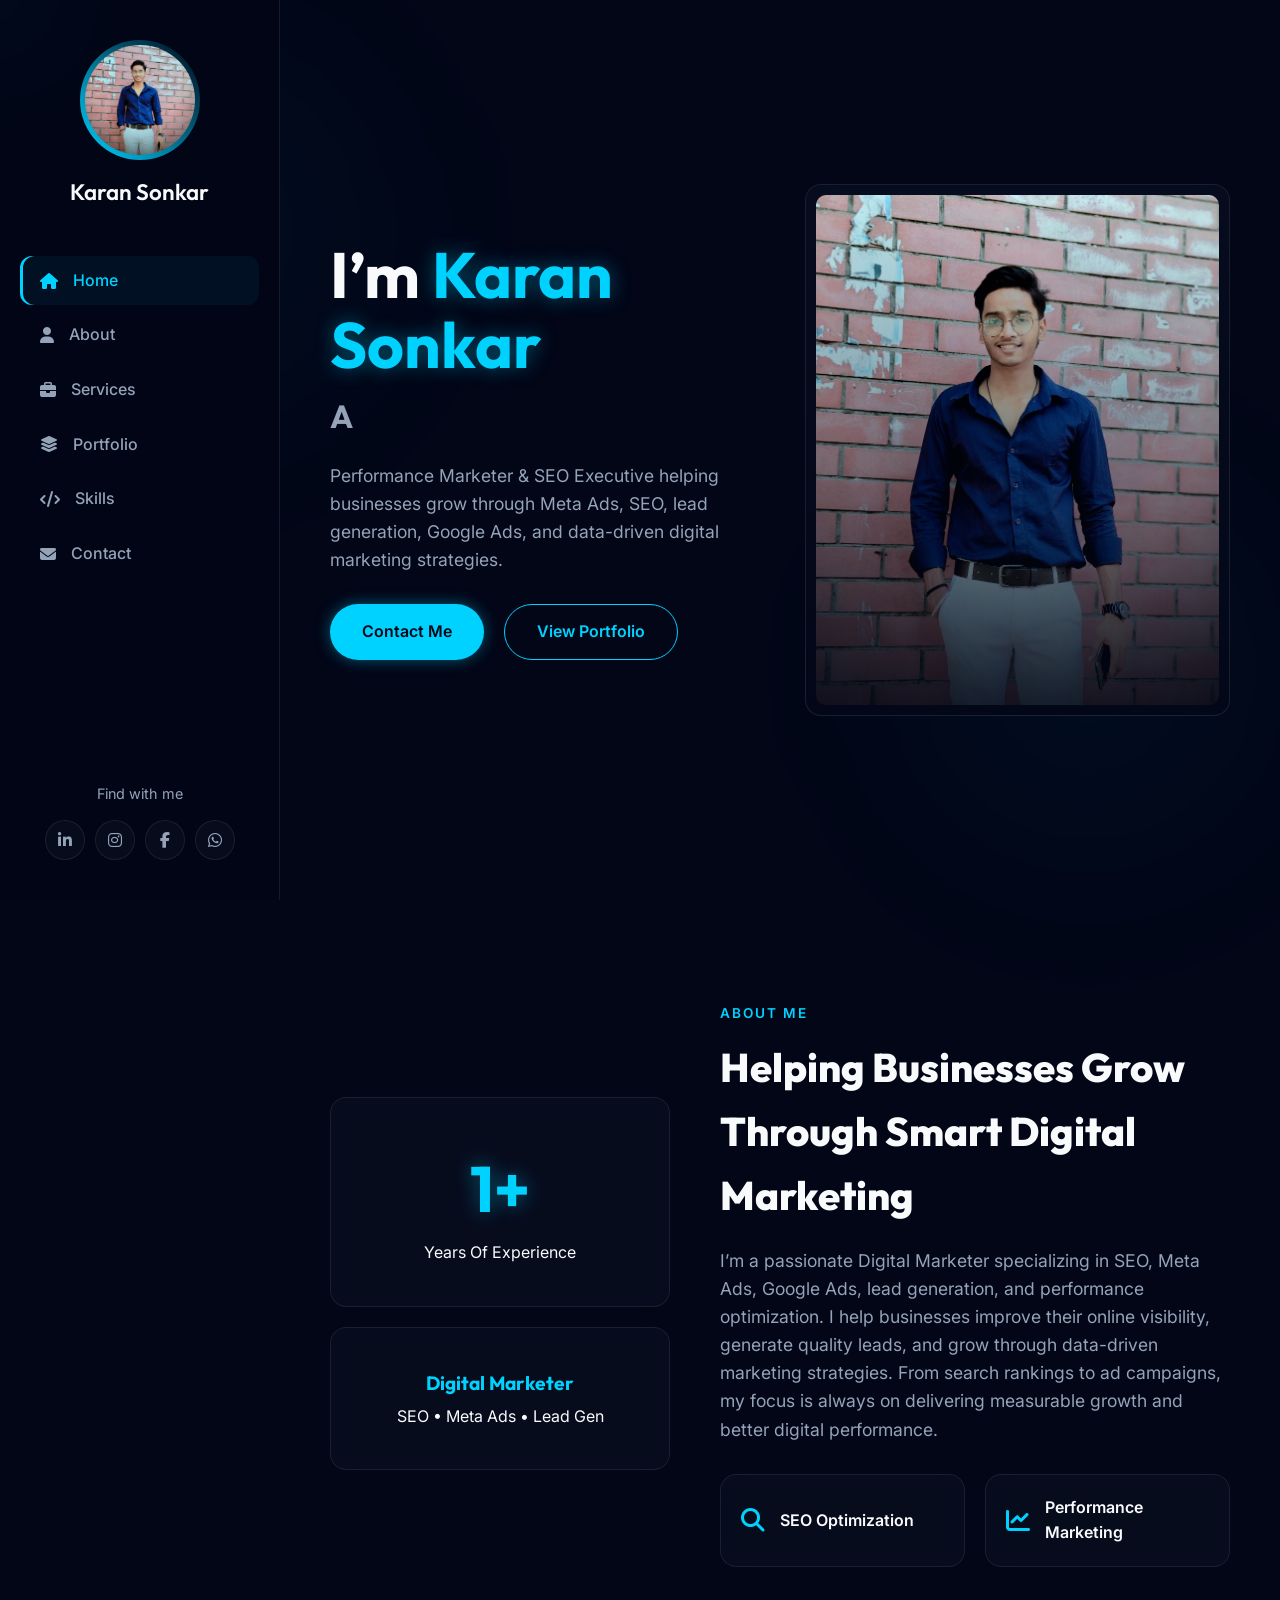
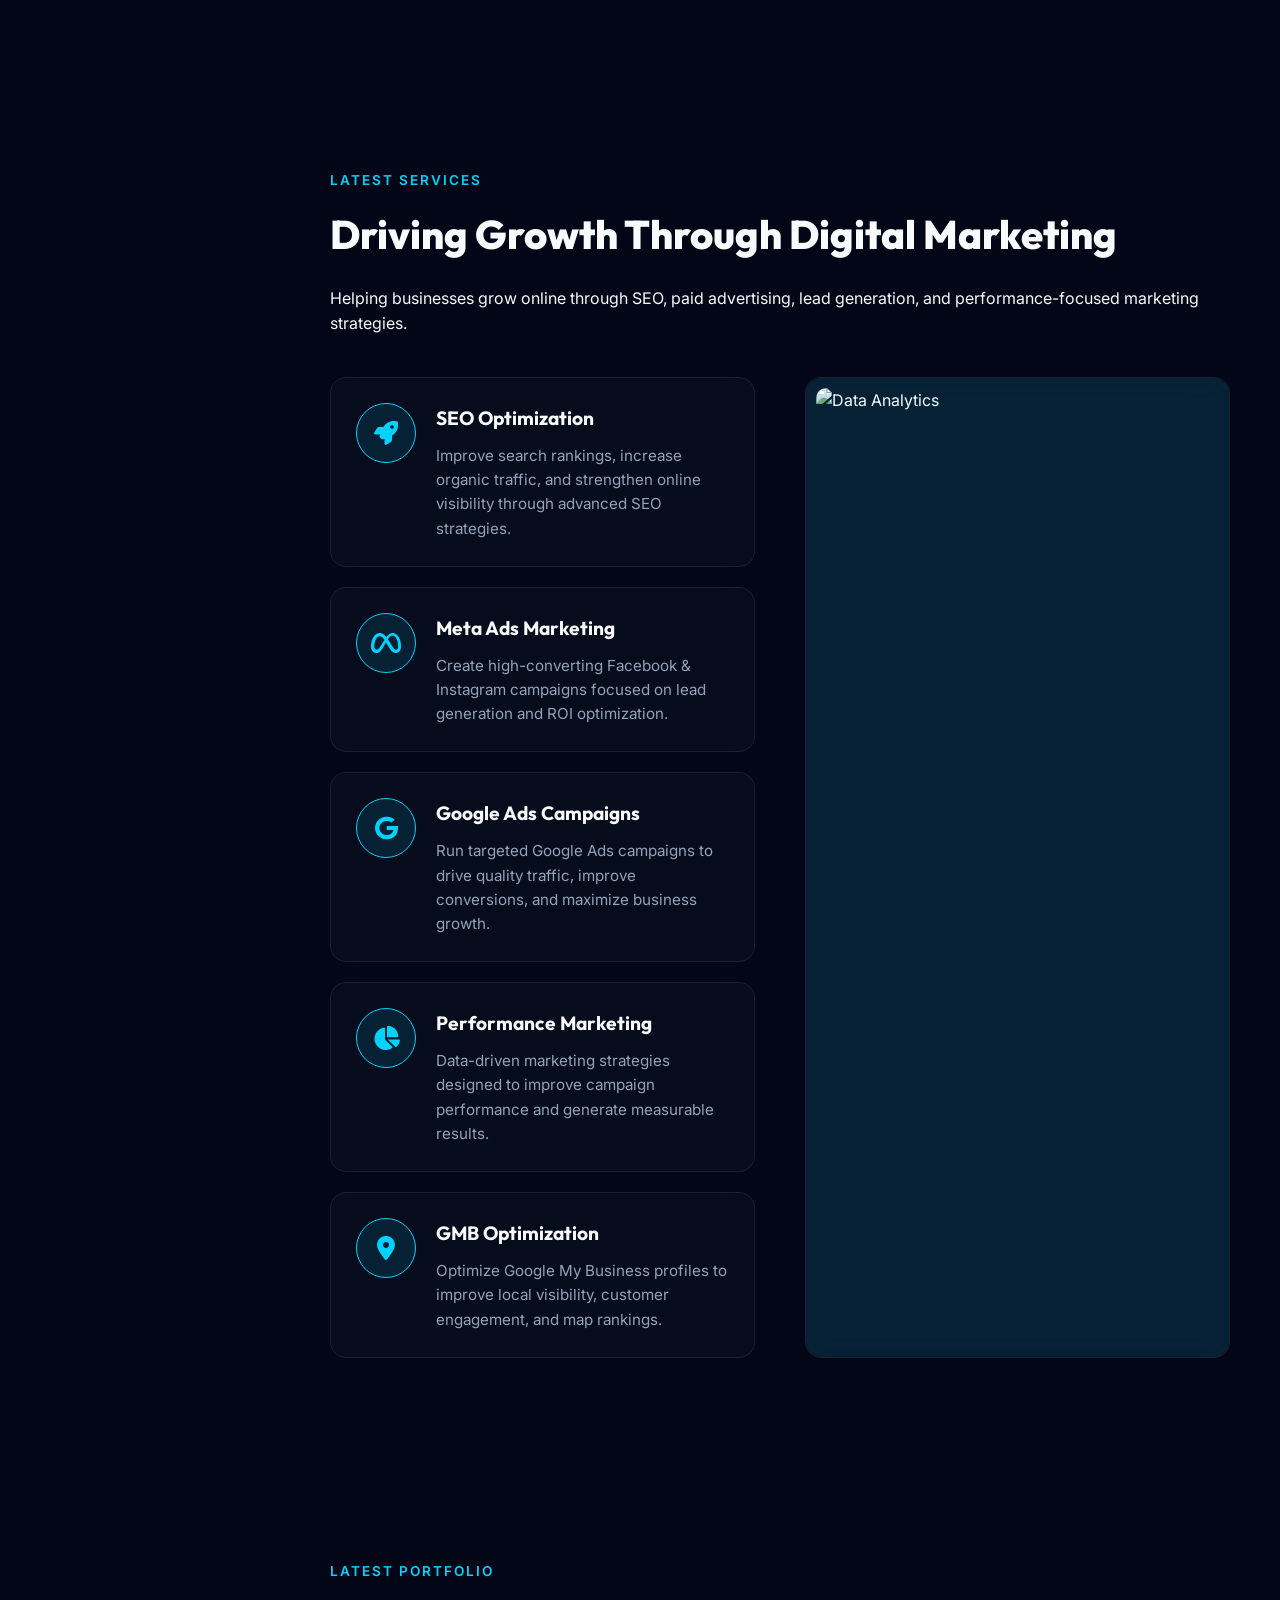
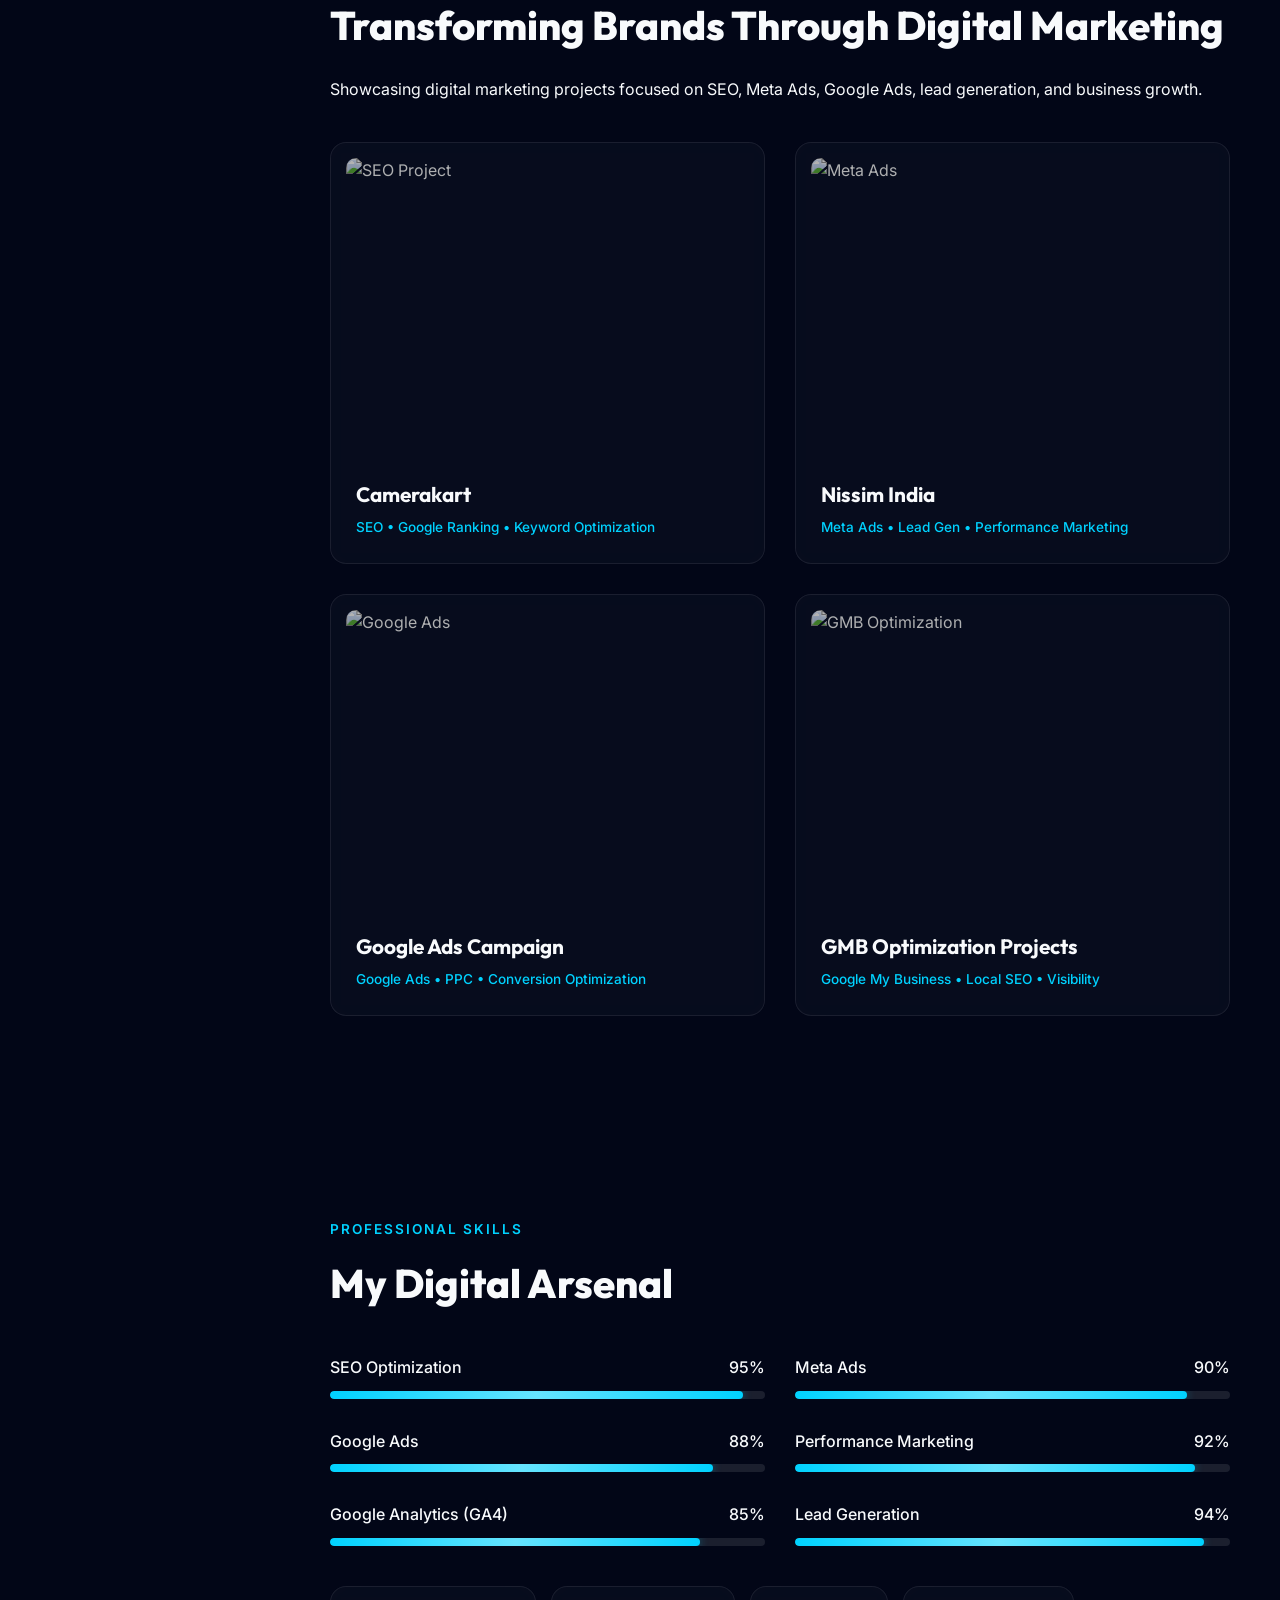
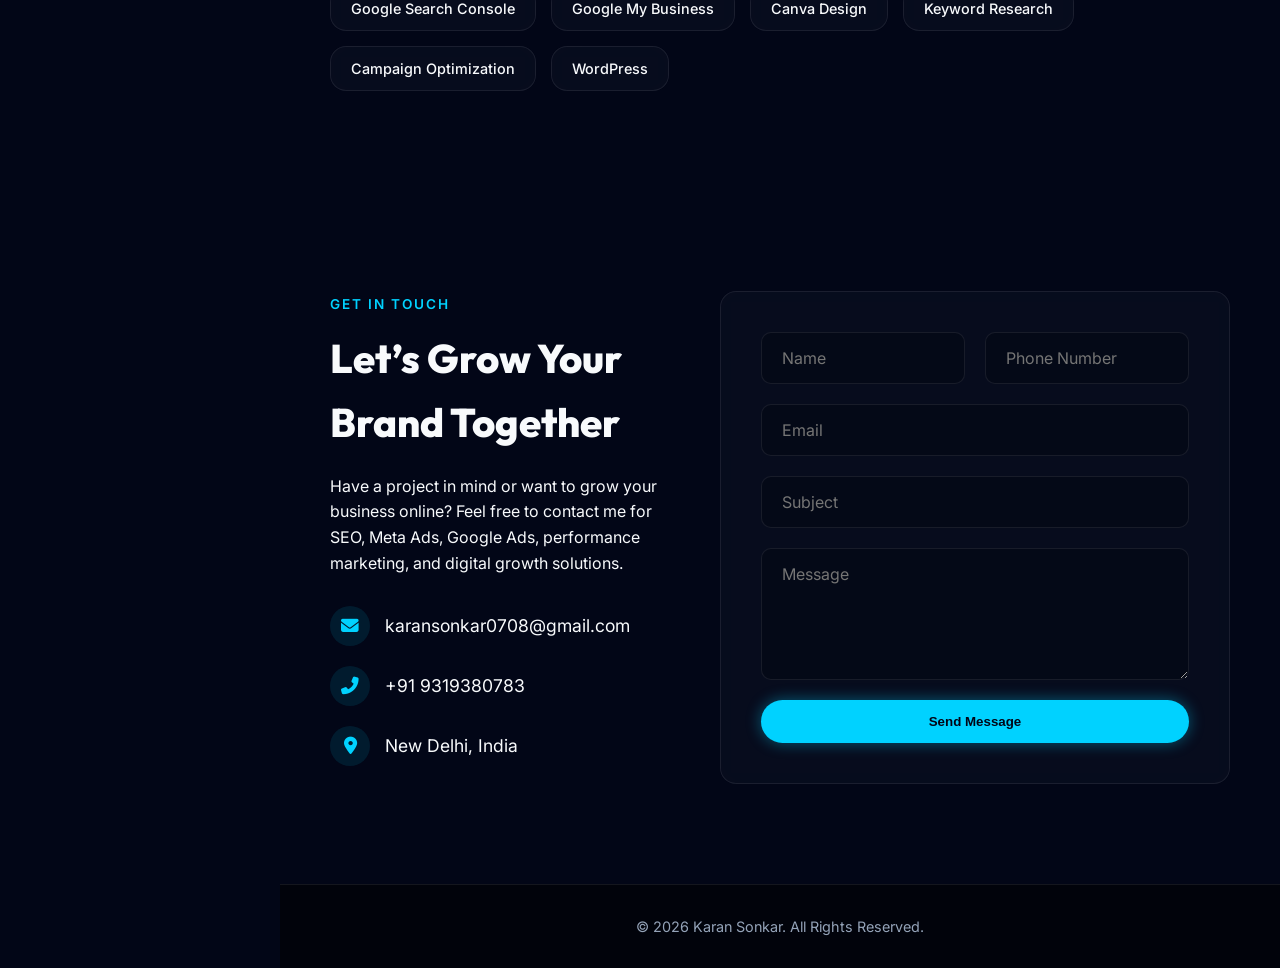
==== commit 7cc8edc6: "feat:remove redirections" ====
--- a/index.html
+++ b/index.html
@@ -184,9 +184,27 @@
             </div>
 
             <div class="portfolio-grid">
-                
-
-               
+                <div class="glass-card portfolio-card gsap-stagger">
+                    <div class="port-img">
+                        <img src="https://images.unsplash.com/photo-1432888498266-38ffec3eaf0a?auto=format&fit=crop&w=600&q=80" alt="SEO Project">
+                        <a href="#" class="port-link"><i class="fas fa-arrow-right"></i></a>
+                    </div>
+                    <div class="port-info">
+                        <h3>Camerakart</h3>
+                        <p>SEO • Google Ranking • Keyword Optimization</p>
+                    </div>
+                </div>
+
+                <div class="glass-card portfolio-card gsap-stagger">
+                    <div class="port-img">
+                        <img src="https://images.unsplash.com/photo-1557838923-2985c318be48?auto=format&fit=crop&w=600&q=80" alt="Meta Ads">
+                        <a href="#" class="port-link"><i class="fas fa-arrow-right"></i></a>
+                    </div>
+                    <div class="port-info">
+                        <h3>Nissim India</h3>
+                        <p>Meta Ads • Lead Gen • Performance Marketing</p>
+                    </div>
+                </div>
 
                 <div class="glass-card portfolio-card gsap-stagger">
                     <div class="port-img">
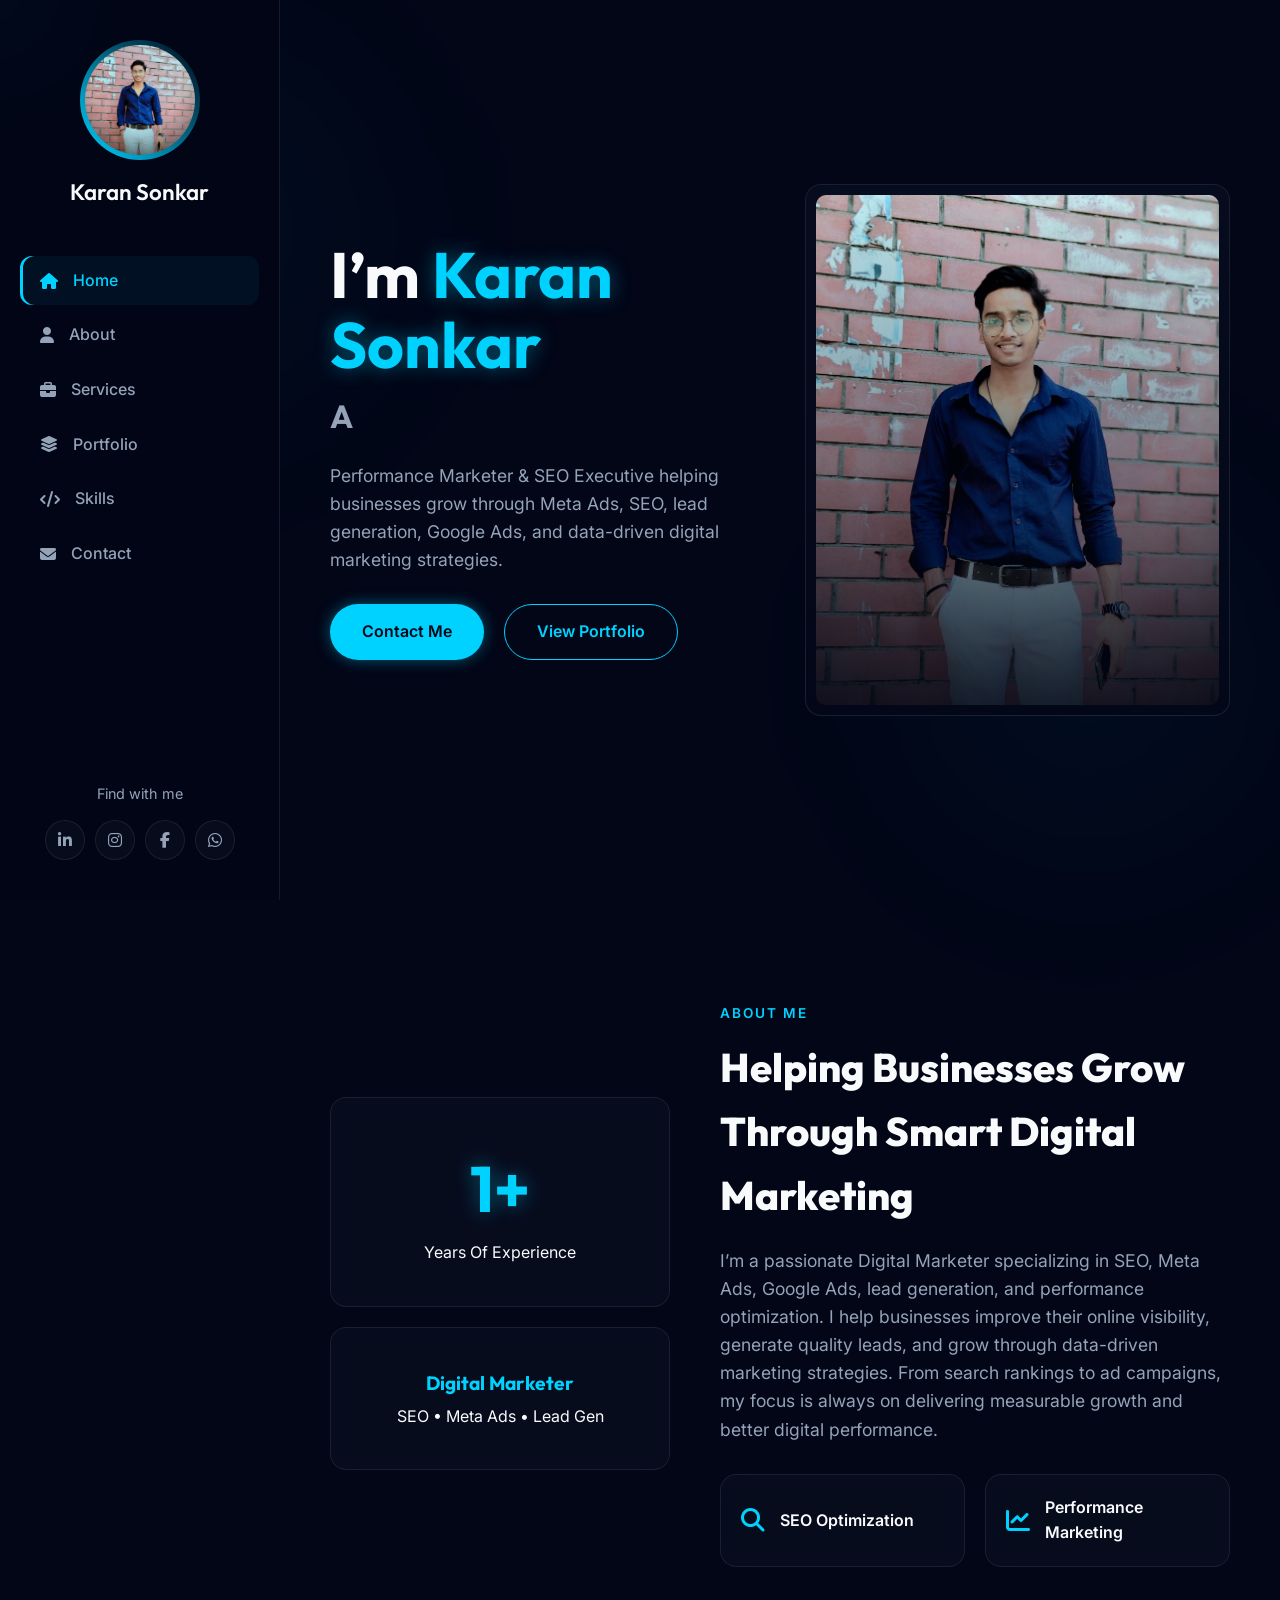
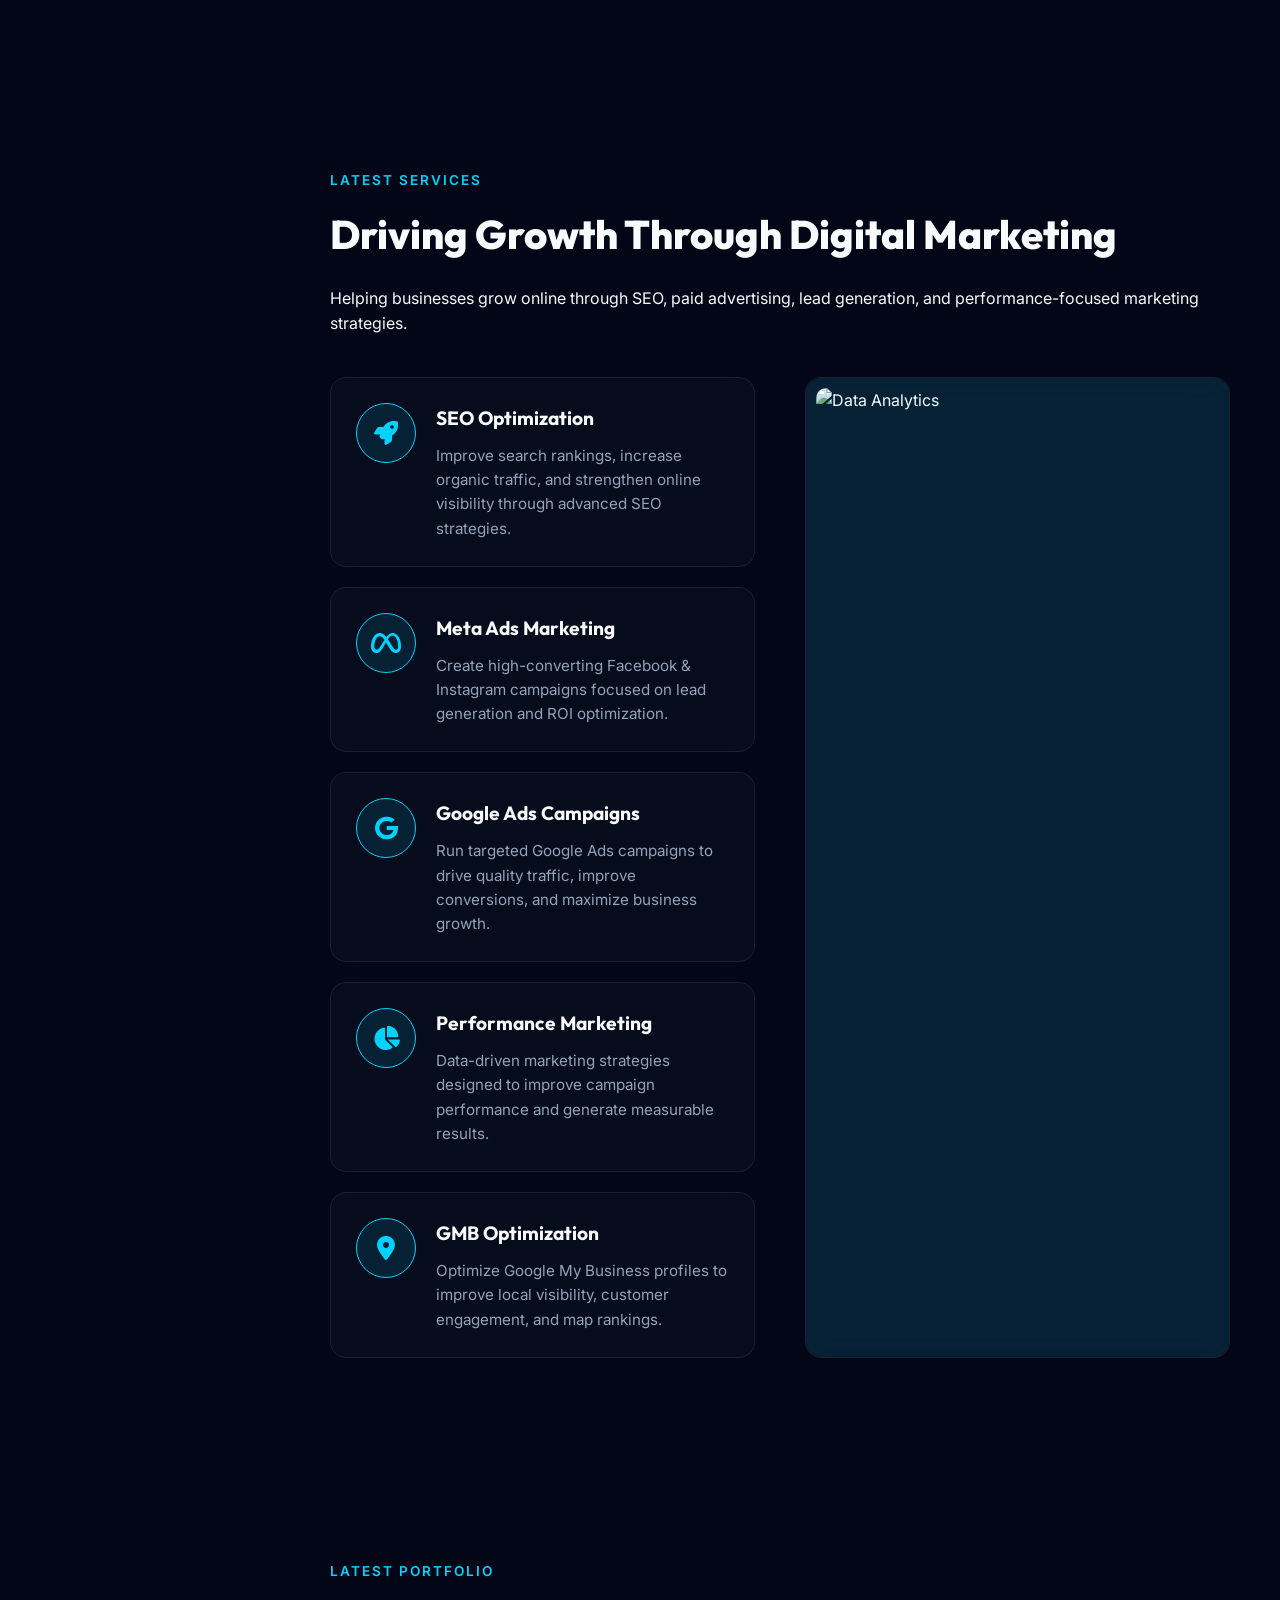
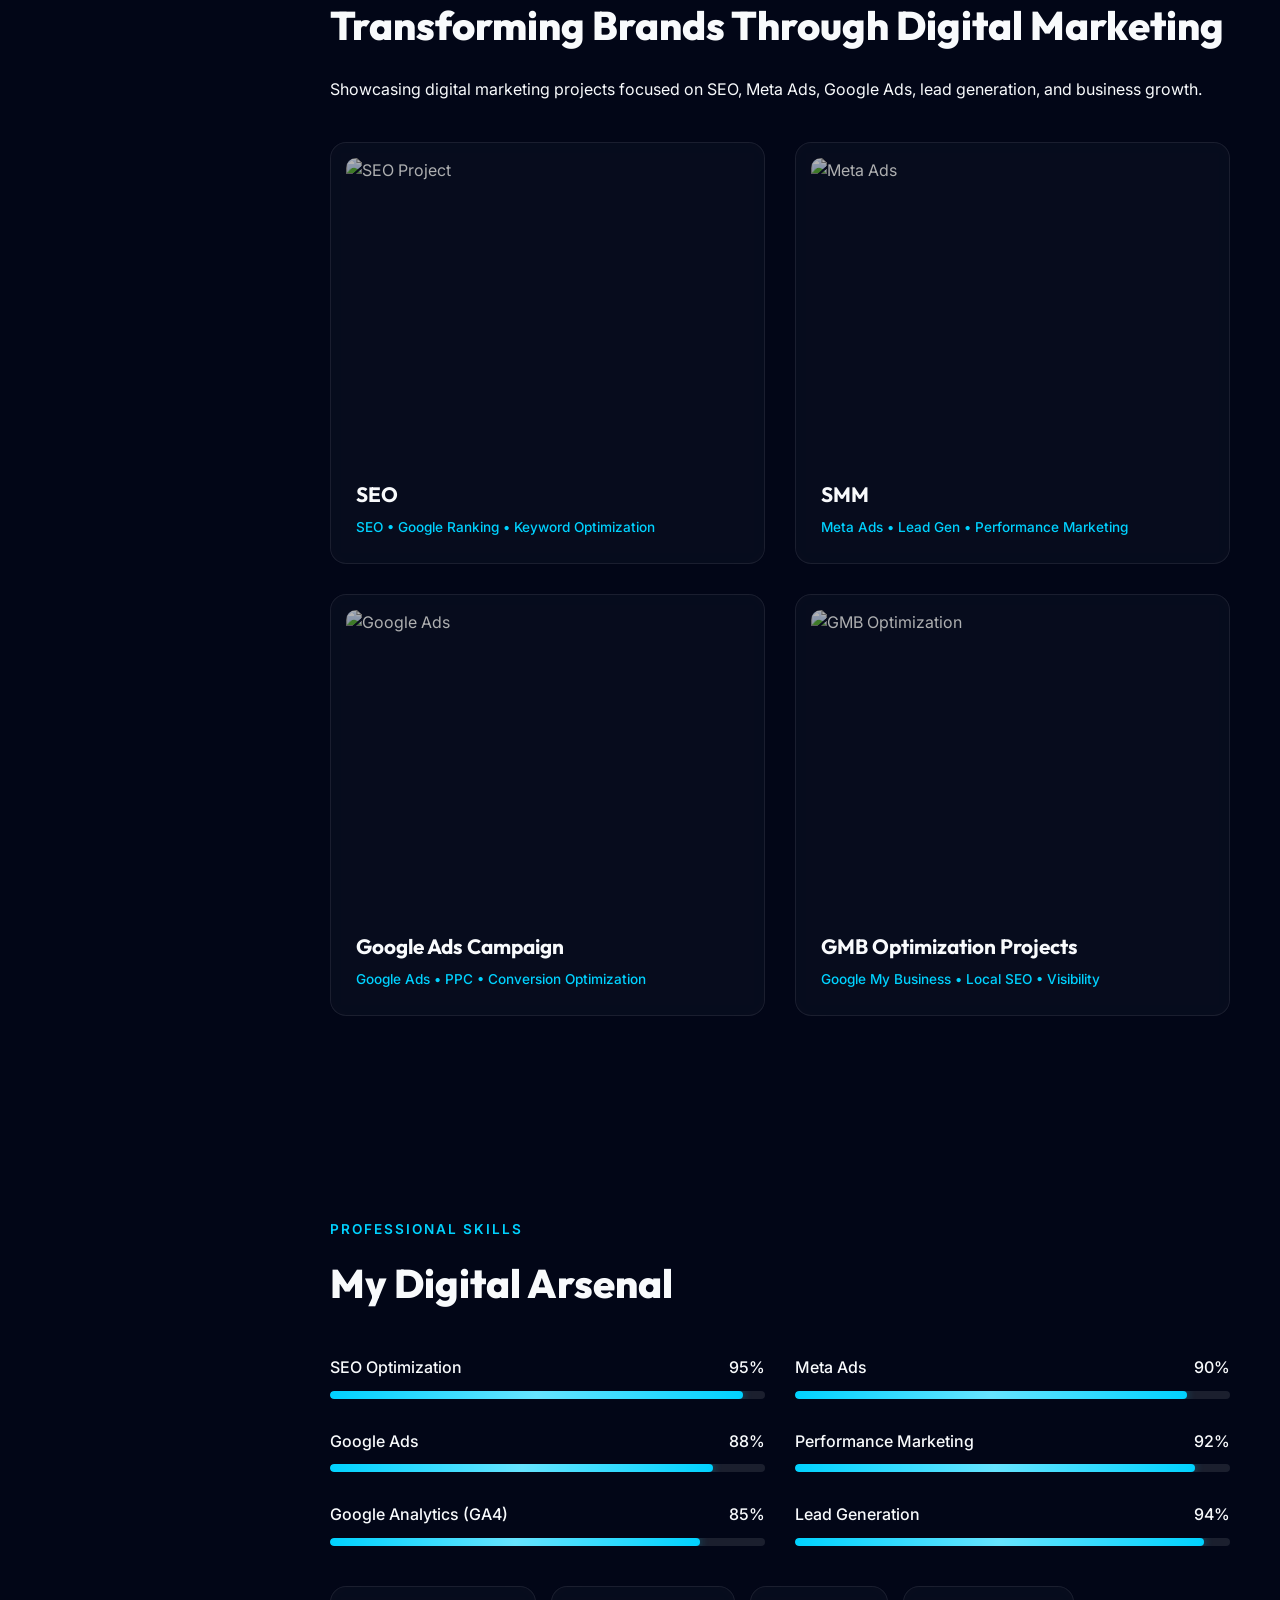
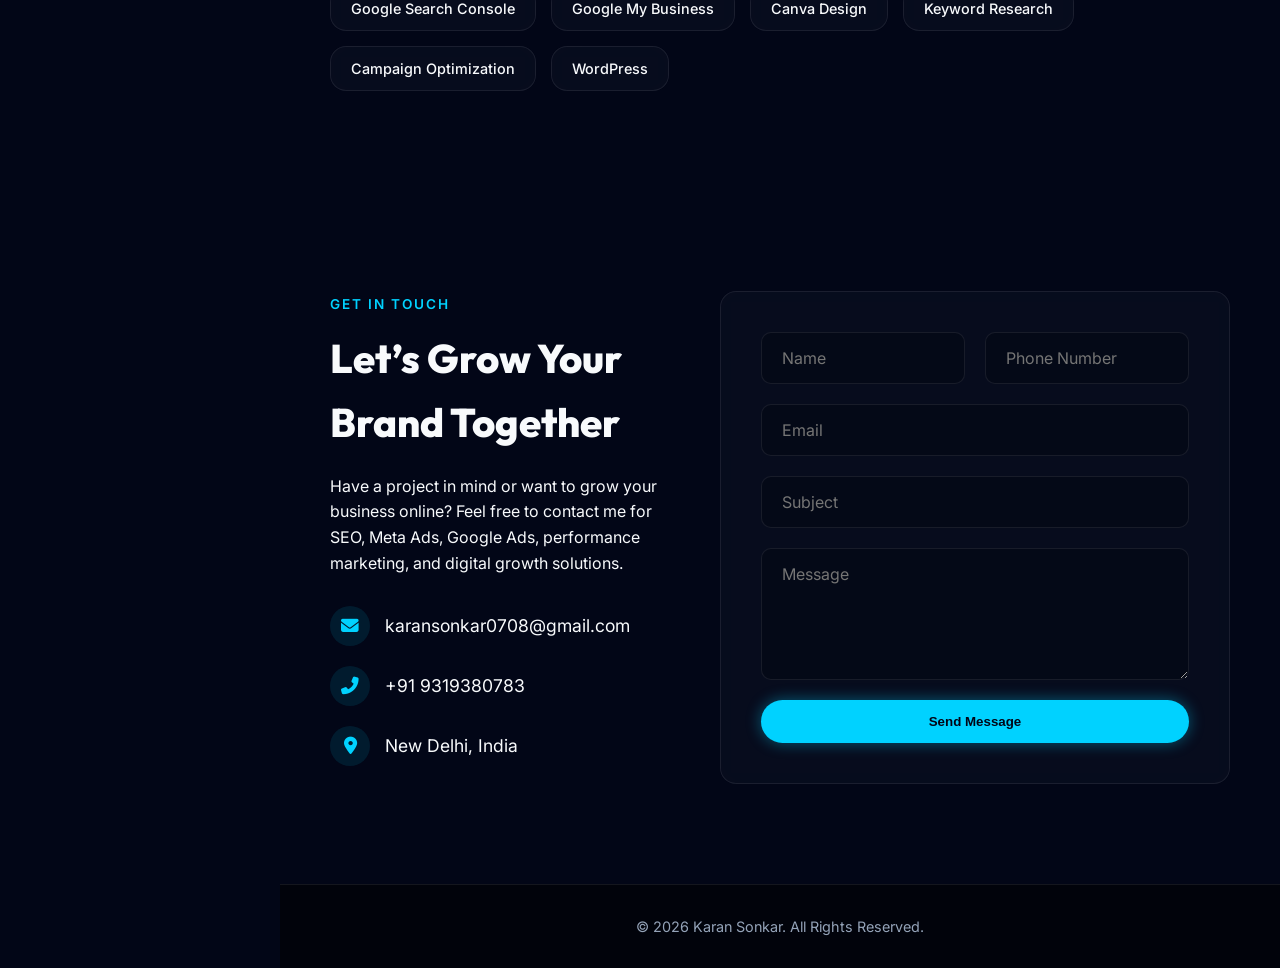
==== commit d40fdc1e: "page name changed" ====
--- a/index.html
+++ b/index.html
@@ -190,7 +190,7 @@
                         <a href="#" class="port-link"><i class="fas fa-arrow-right"></i></a>
                     </div>
                     <div class="port-info">
-                        <h3>Camerakart</h3>
+                        <h3>SEO</h3>
                         <p>SEO • Google Ranking • Keyword Optimization</p>
                     </div>
                 </div>
@@ -201,7 +201,7 @@
                         <a href="#" class="port-link"><i class="fas fa-arrow-right"></i></a>
                     </div>
                     <div class="port-info">
-                        <h3>Nissim India</h3>
+                        <h3>SMM</h3>
                         <p>Meta Ads • Lead Gen • Performance Marketing</p>
                     </div>
                 </div>
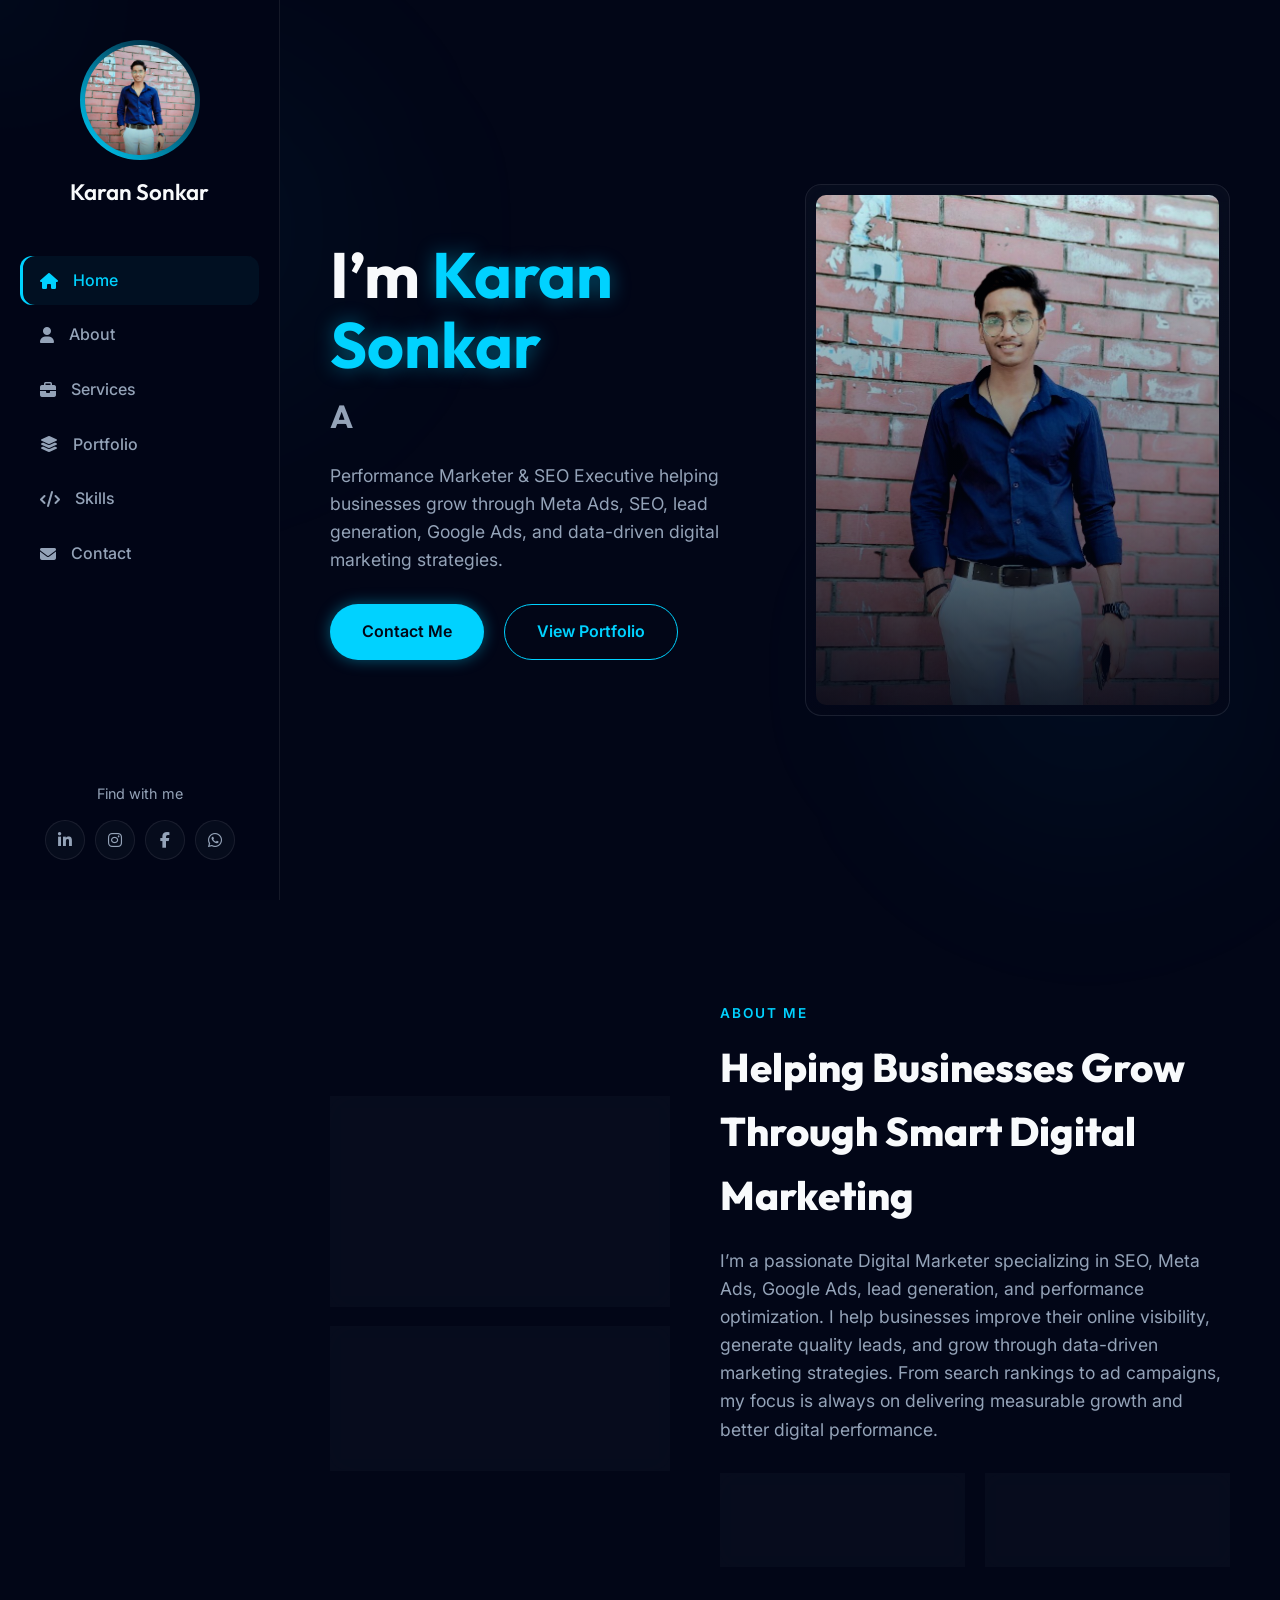
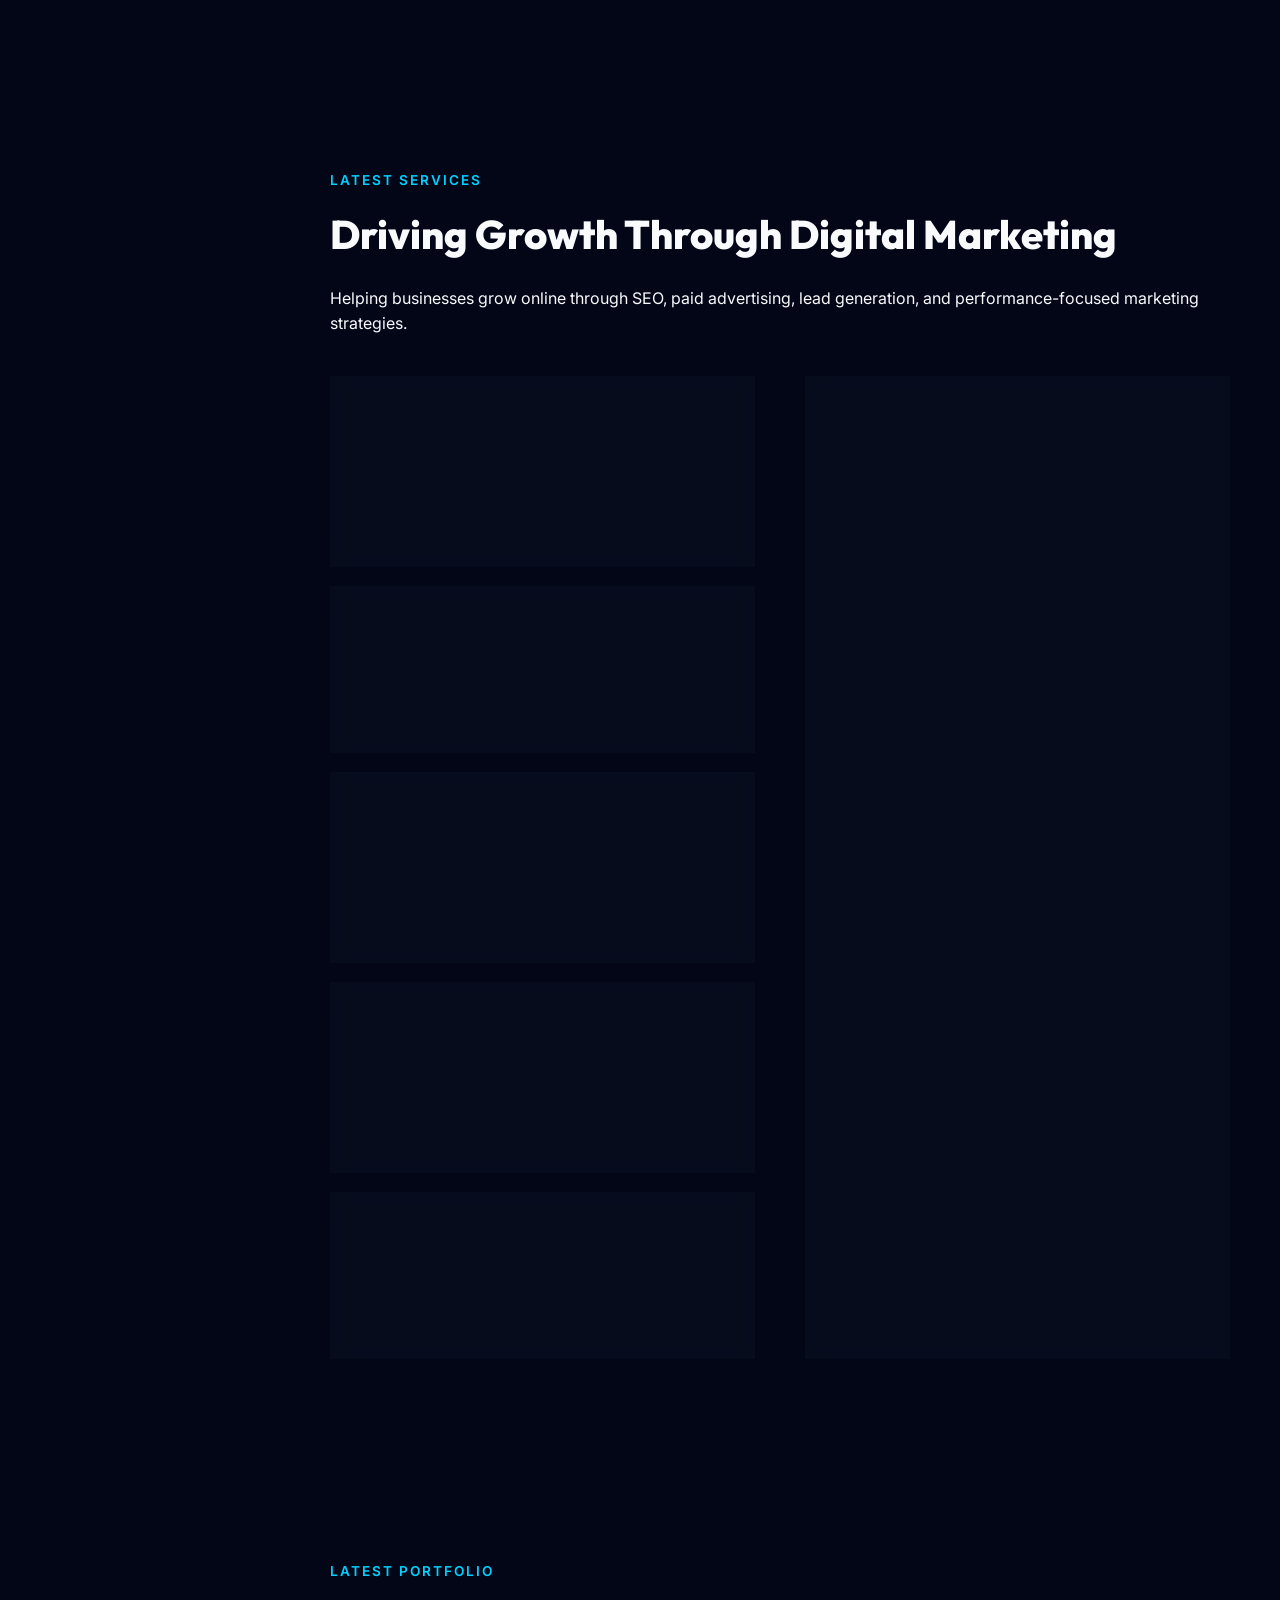
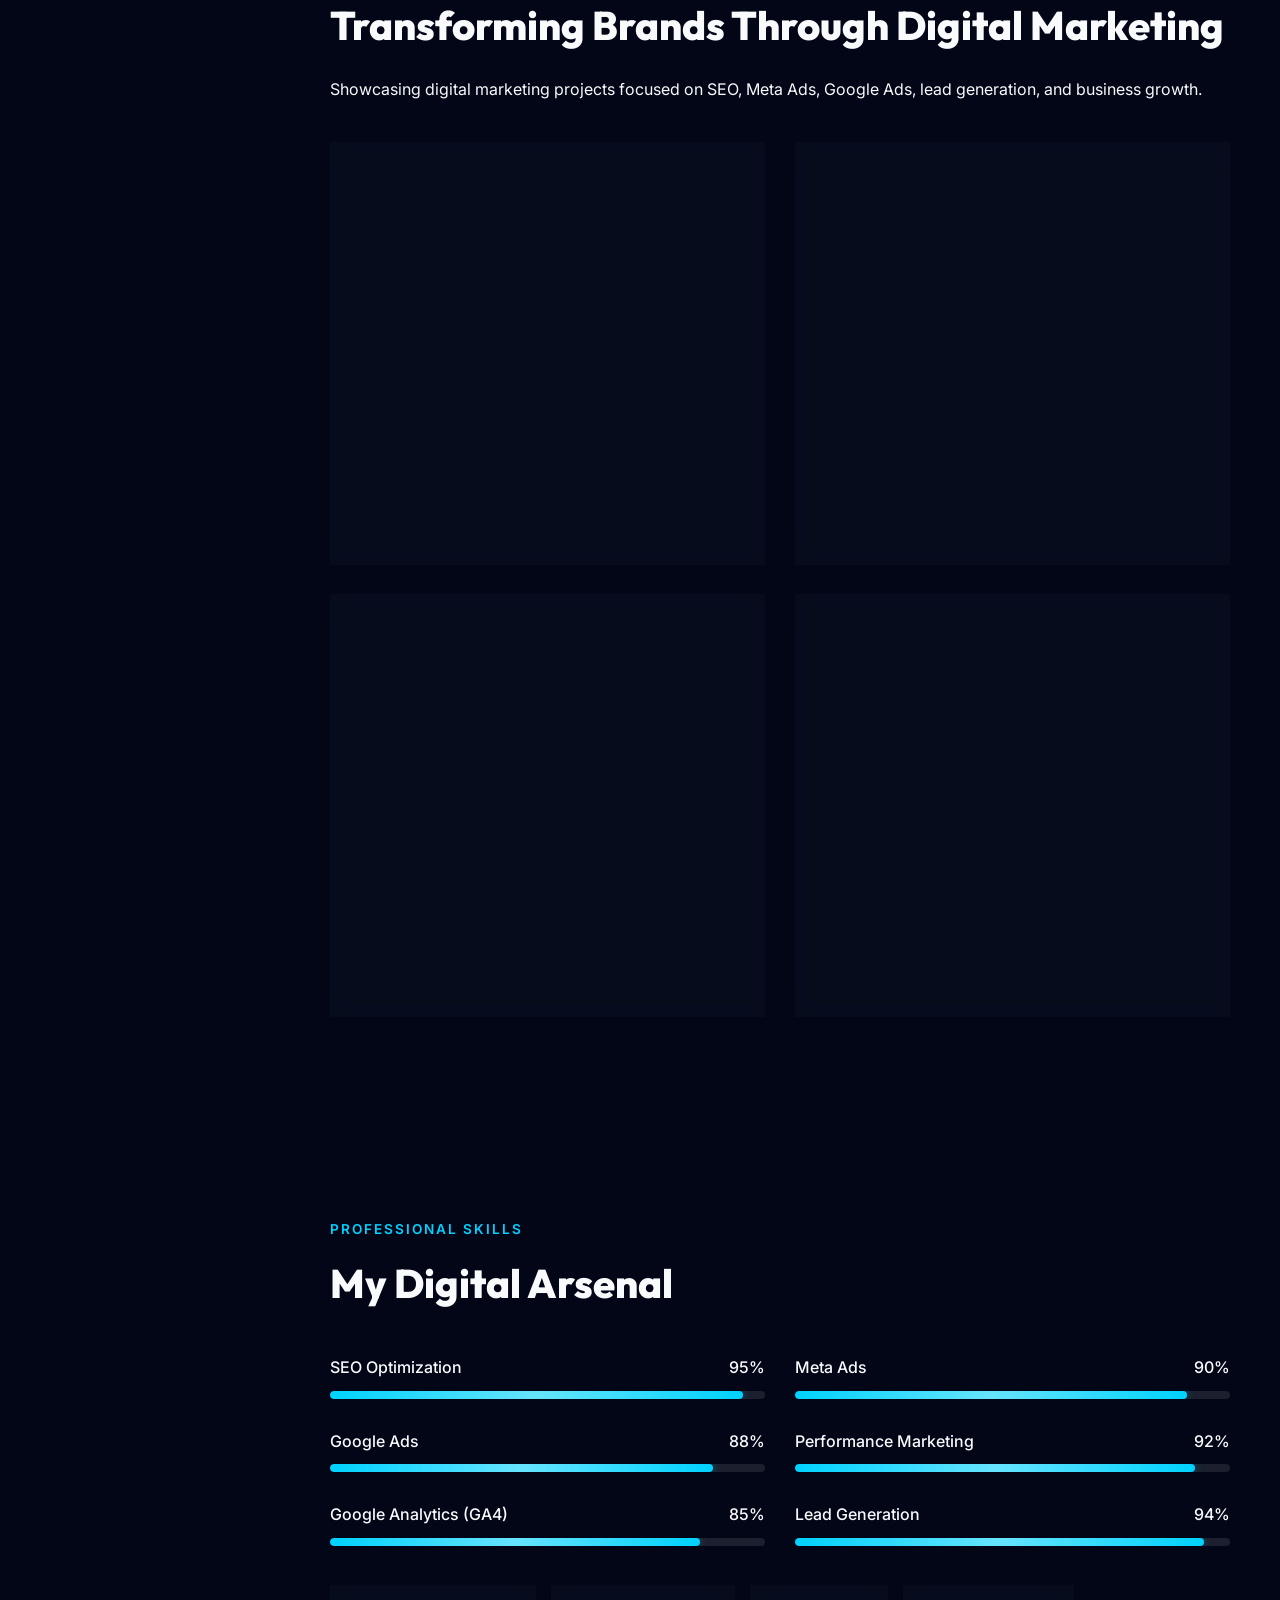
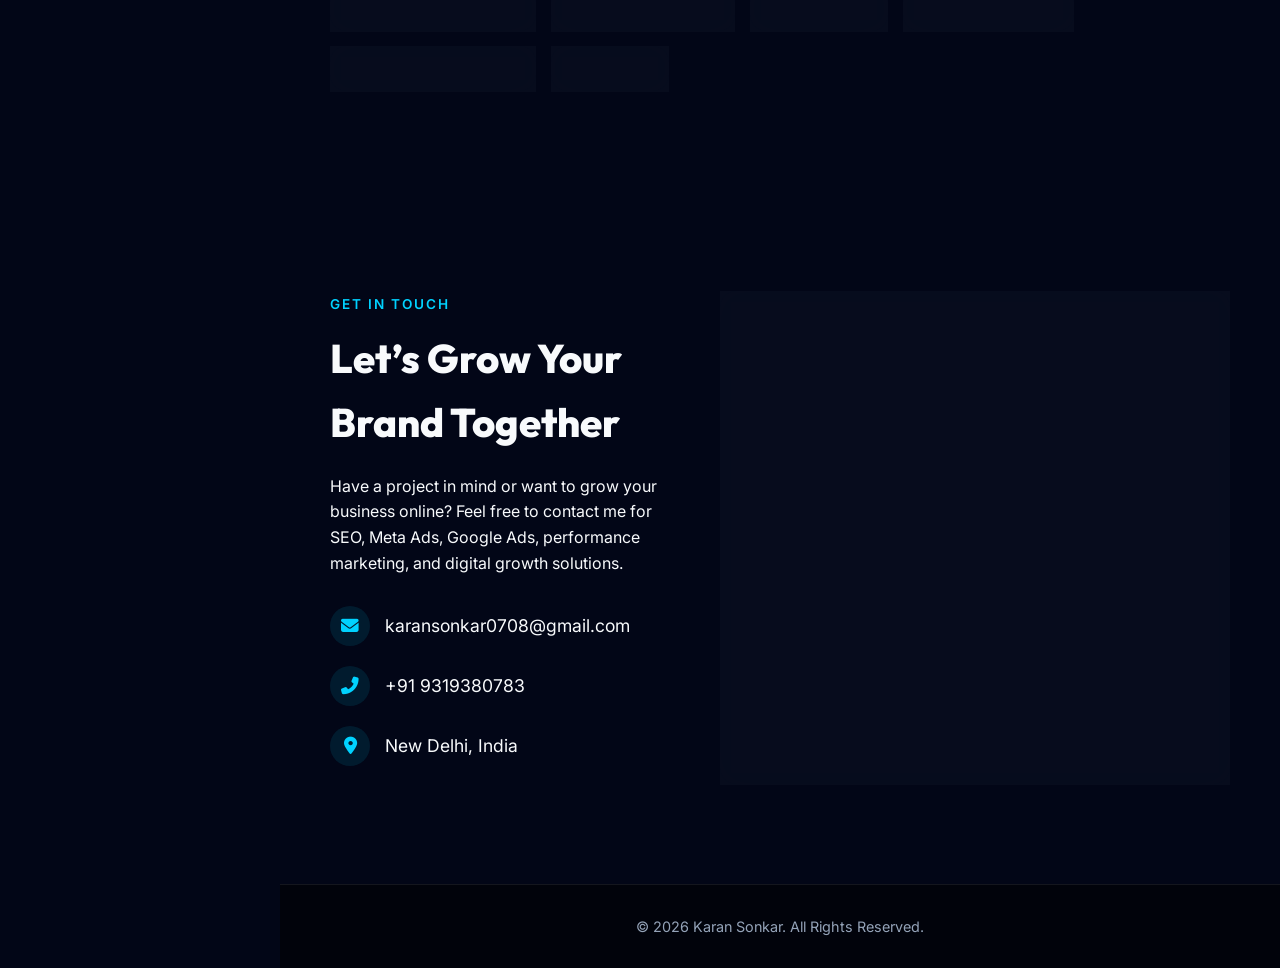
==== commit 04a37371: "code add" ====
--- a/index.html
+++ b/index.html
@@ -12,6 +12,7 @@
     <link rel="stylesheet" href="style.css">
 </head>
 <body>
+    <meta name="google-site-verification" content="Jbblc0ijrpHNw36BRairzeiyMKpIIJ3S7DBIN8zQLQM" />
 
     <!-- Custom Cursor Glow -->
     <div class="cursor-glow"></div>
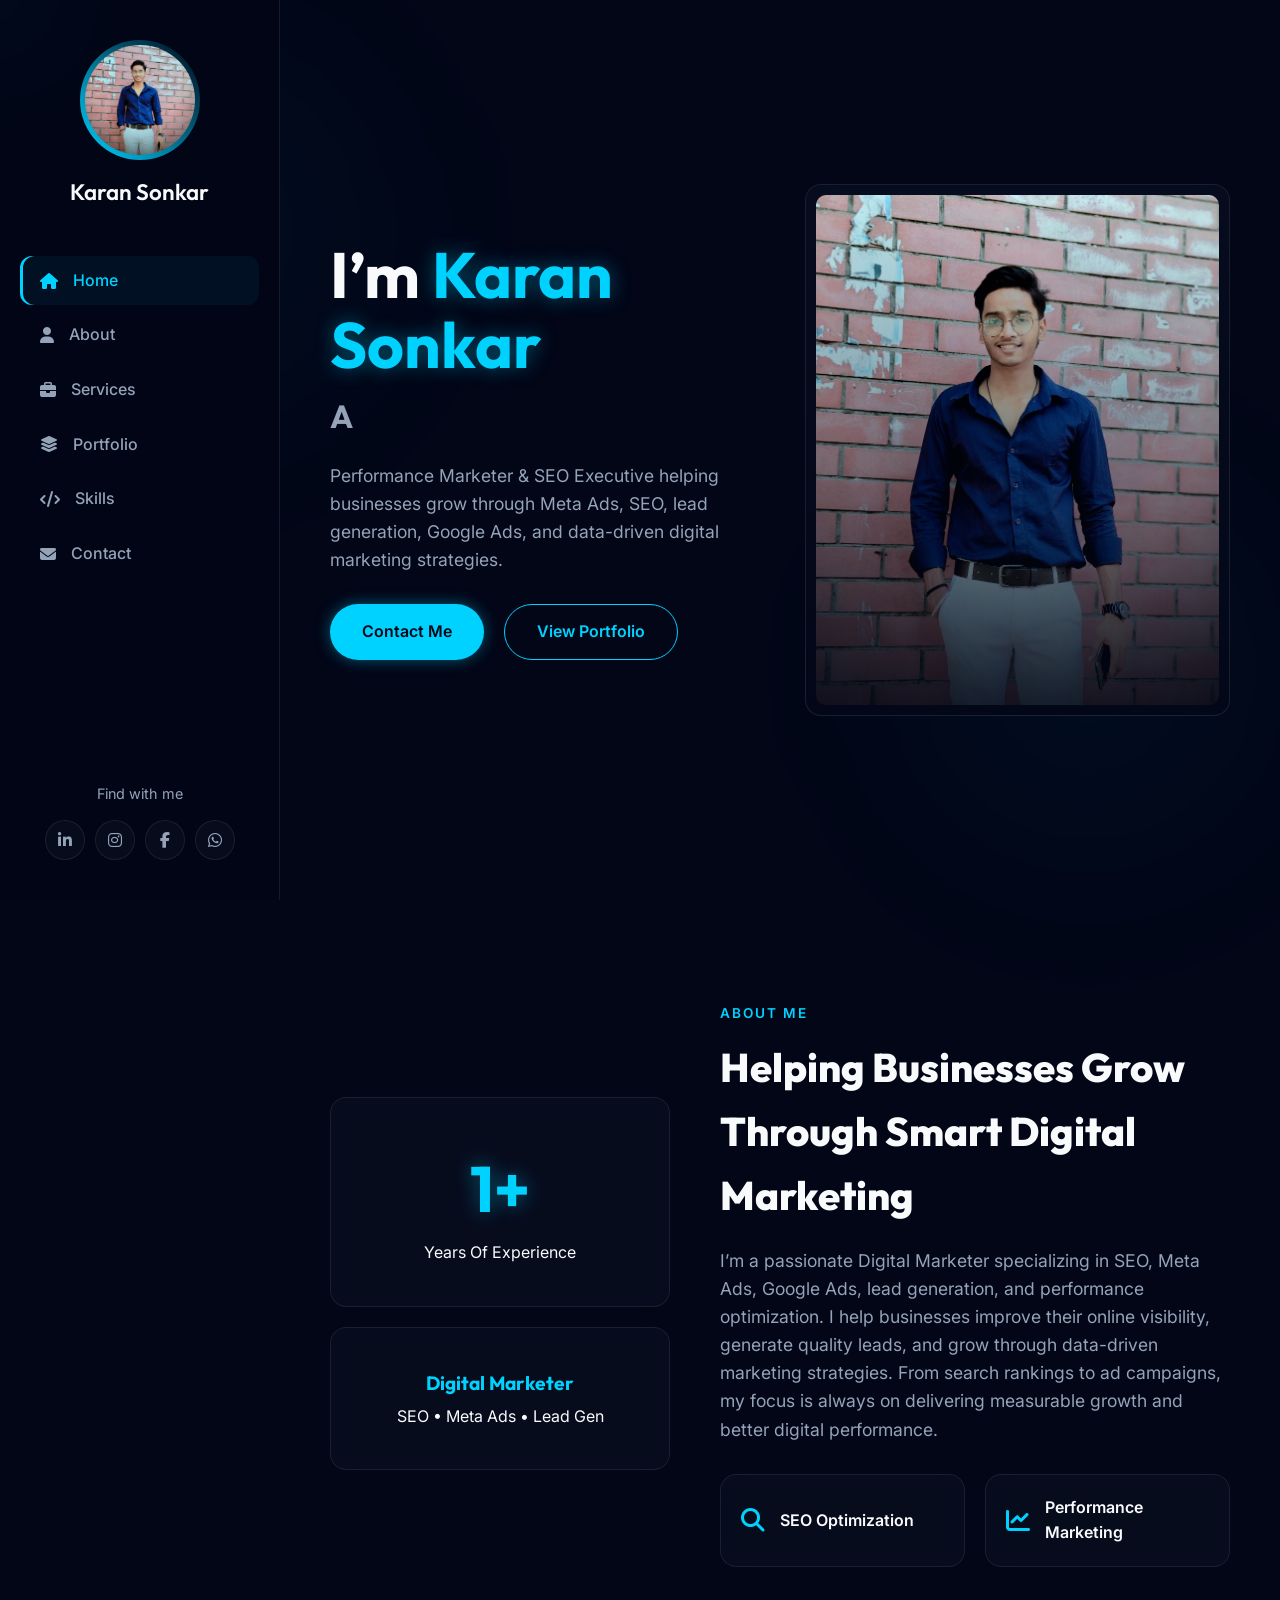
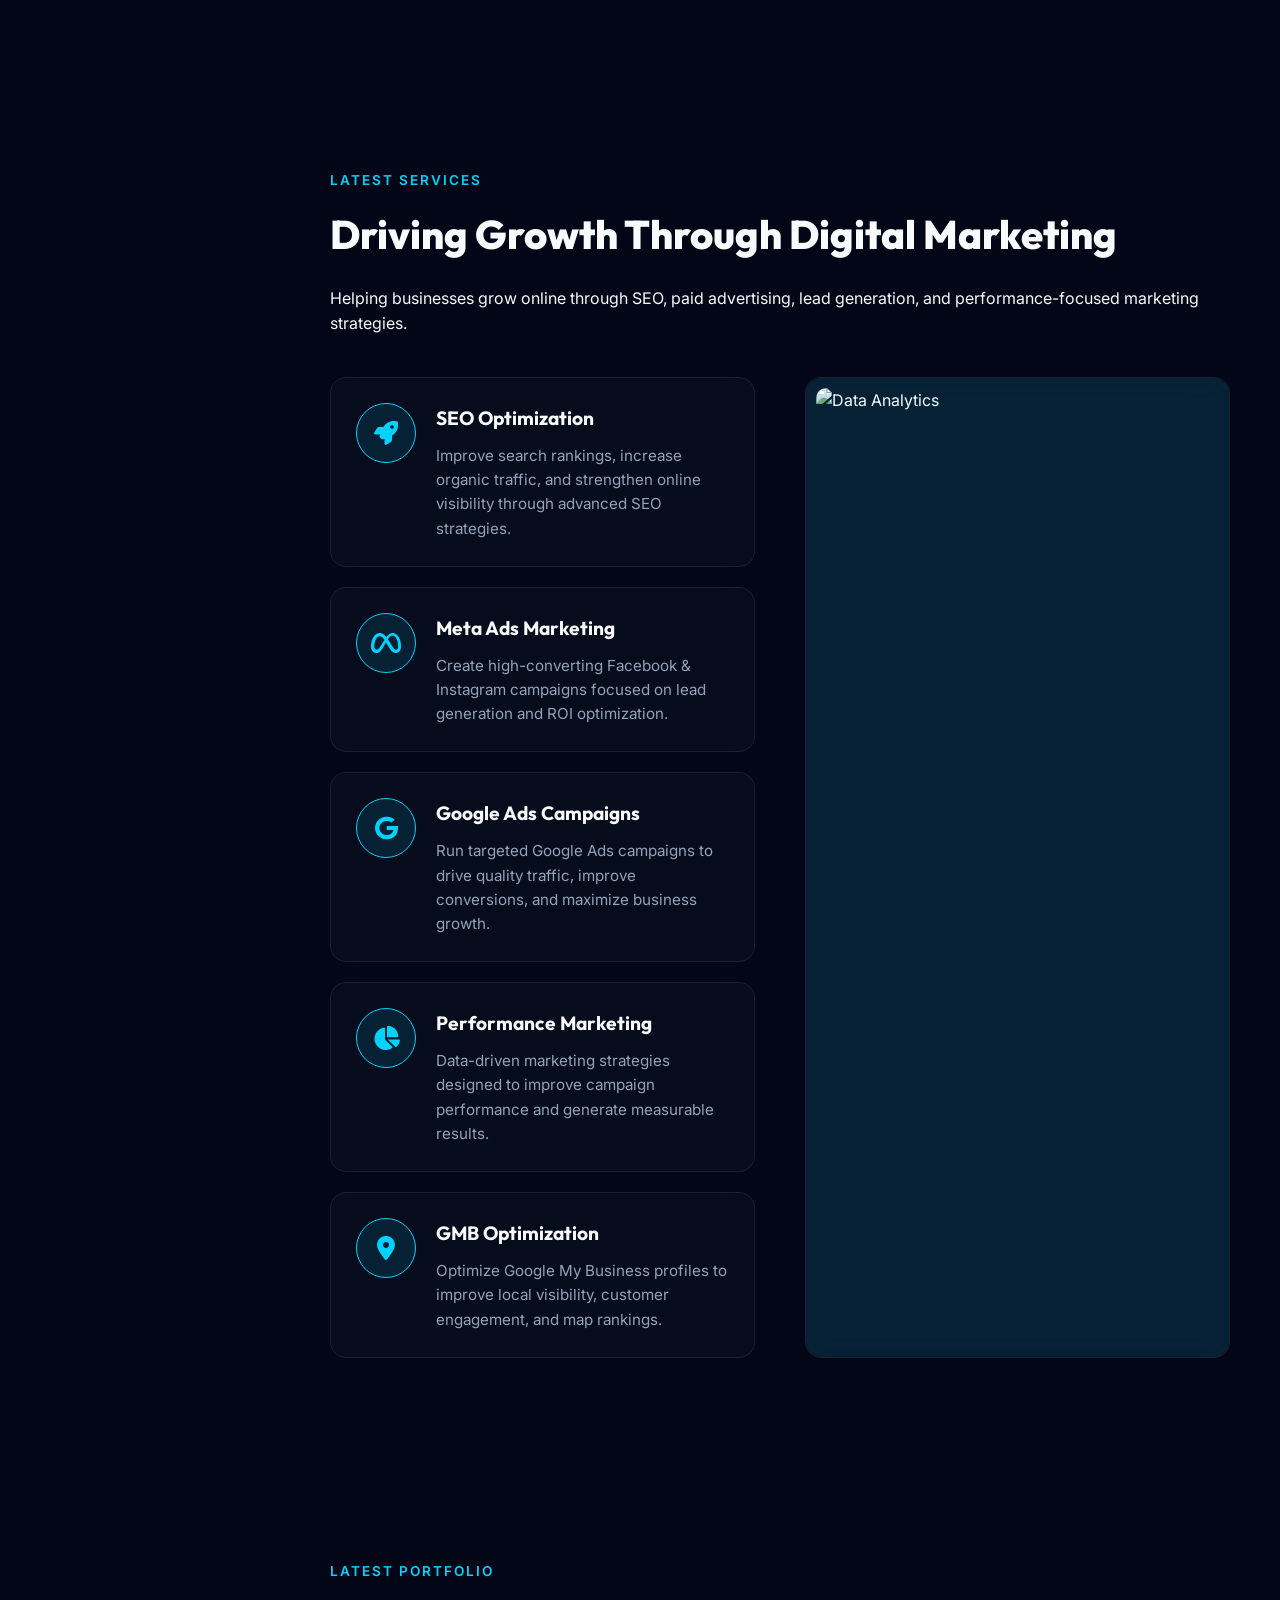
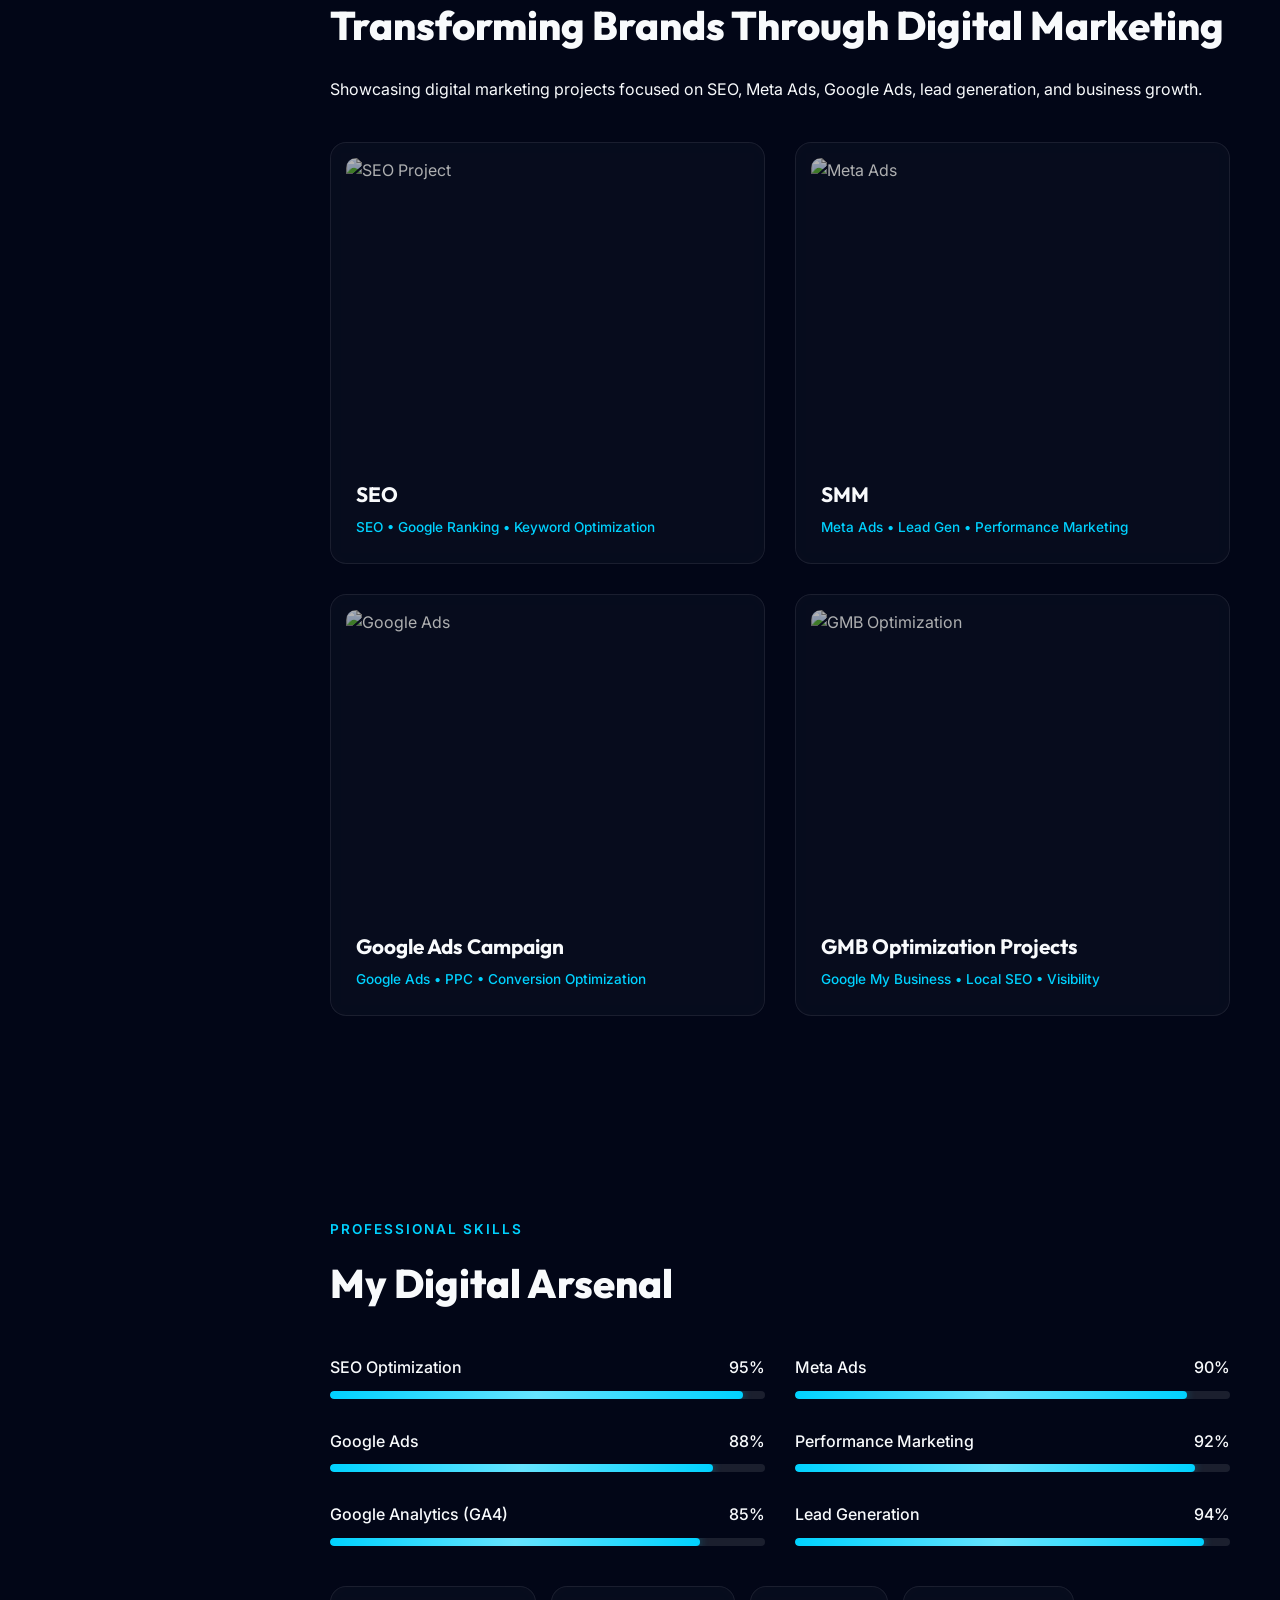
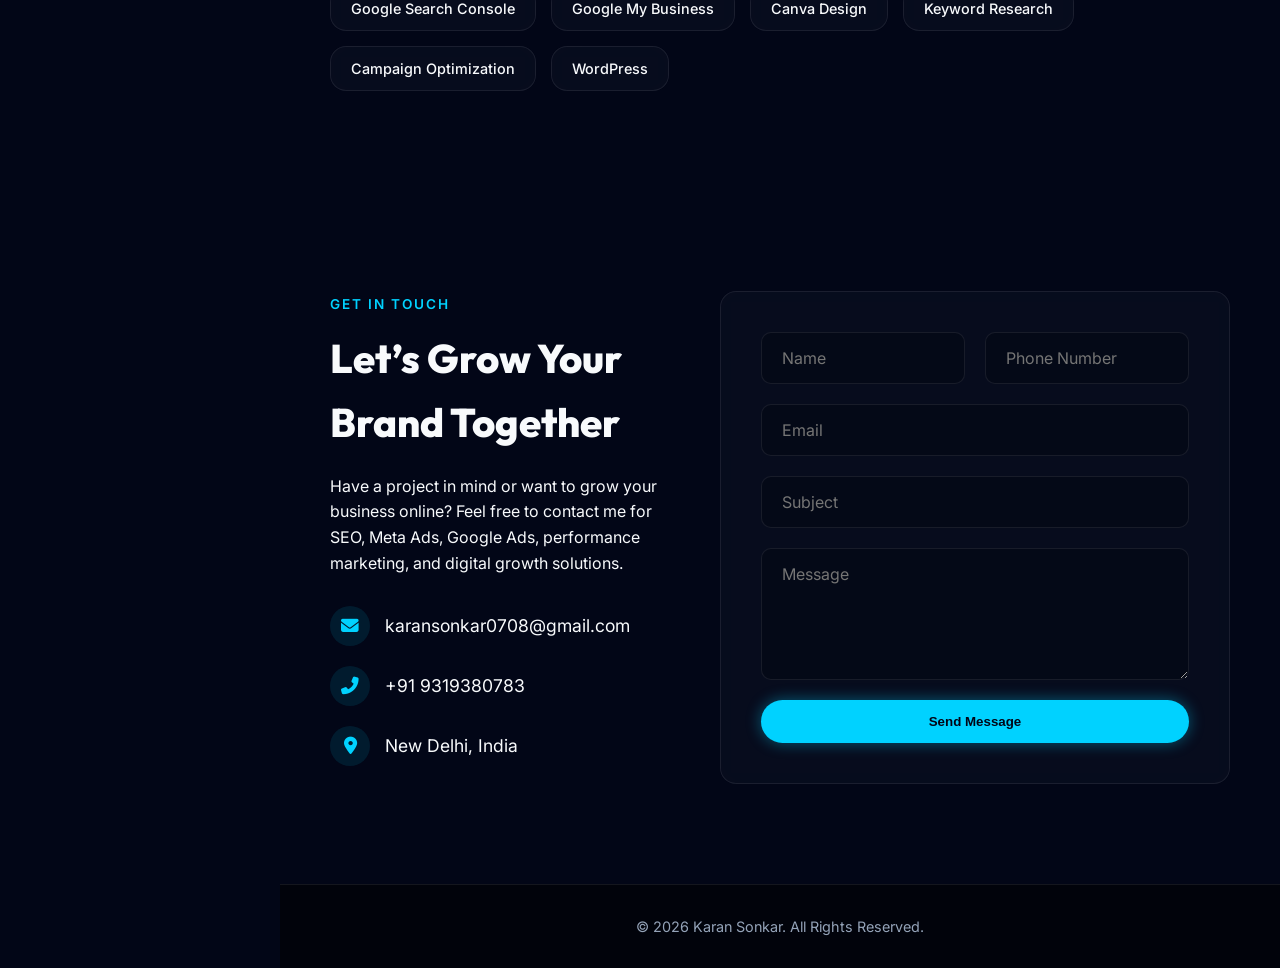
==== commit 2c7a22bc: "code added" ====
--- a/index.html
+++ b/index.html
@@ -1,6 +1,7 @@
 <!DOCTYPE html>
 <html lang="en">
 <head>
+    <meta name="google-site-verification" content="Jbblc0ijrpHNw36BRairzeiyMKpIIJ3S7DBIN8zQLQM" />
     <meta charset="UTF-8">
     <meta name="viewport" content="width=device-width, initial-scale=1.0">
     <title>Karan Sonkar | Premium Digital Marketing Portfolio</title>
@@ -12,7 +13,6 @@
     <link rel="stylesheet" href="style.css">
 </head>
 <body>
-    <meta name="google-site-verification" content="Jbblc0ijrpHNw36BRairzeiyMKpIIJ3S7DBIN8zQLQM" />
 
     <!-- Custom Cursor Glow -->
     <div class="cursor-glow"></div>
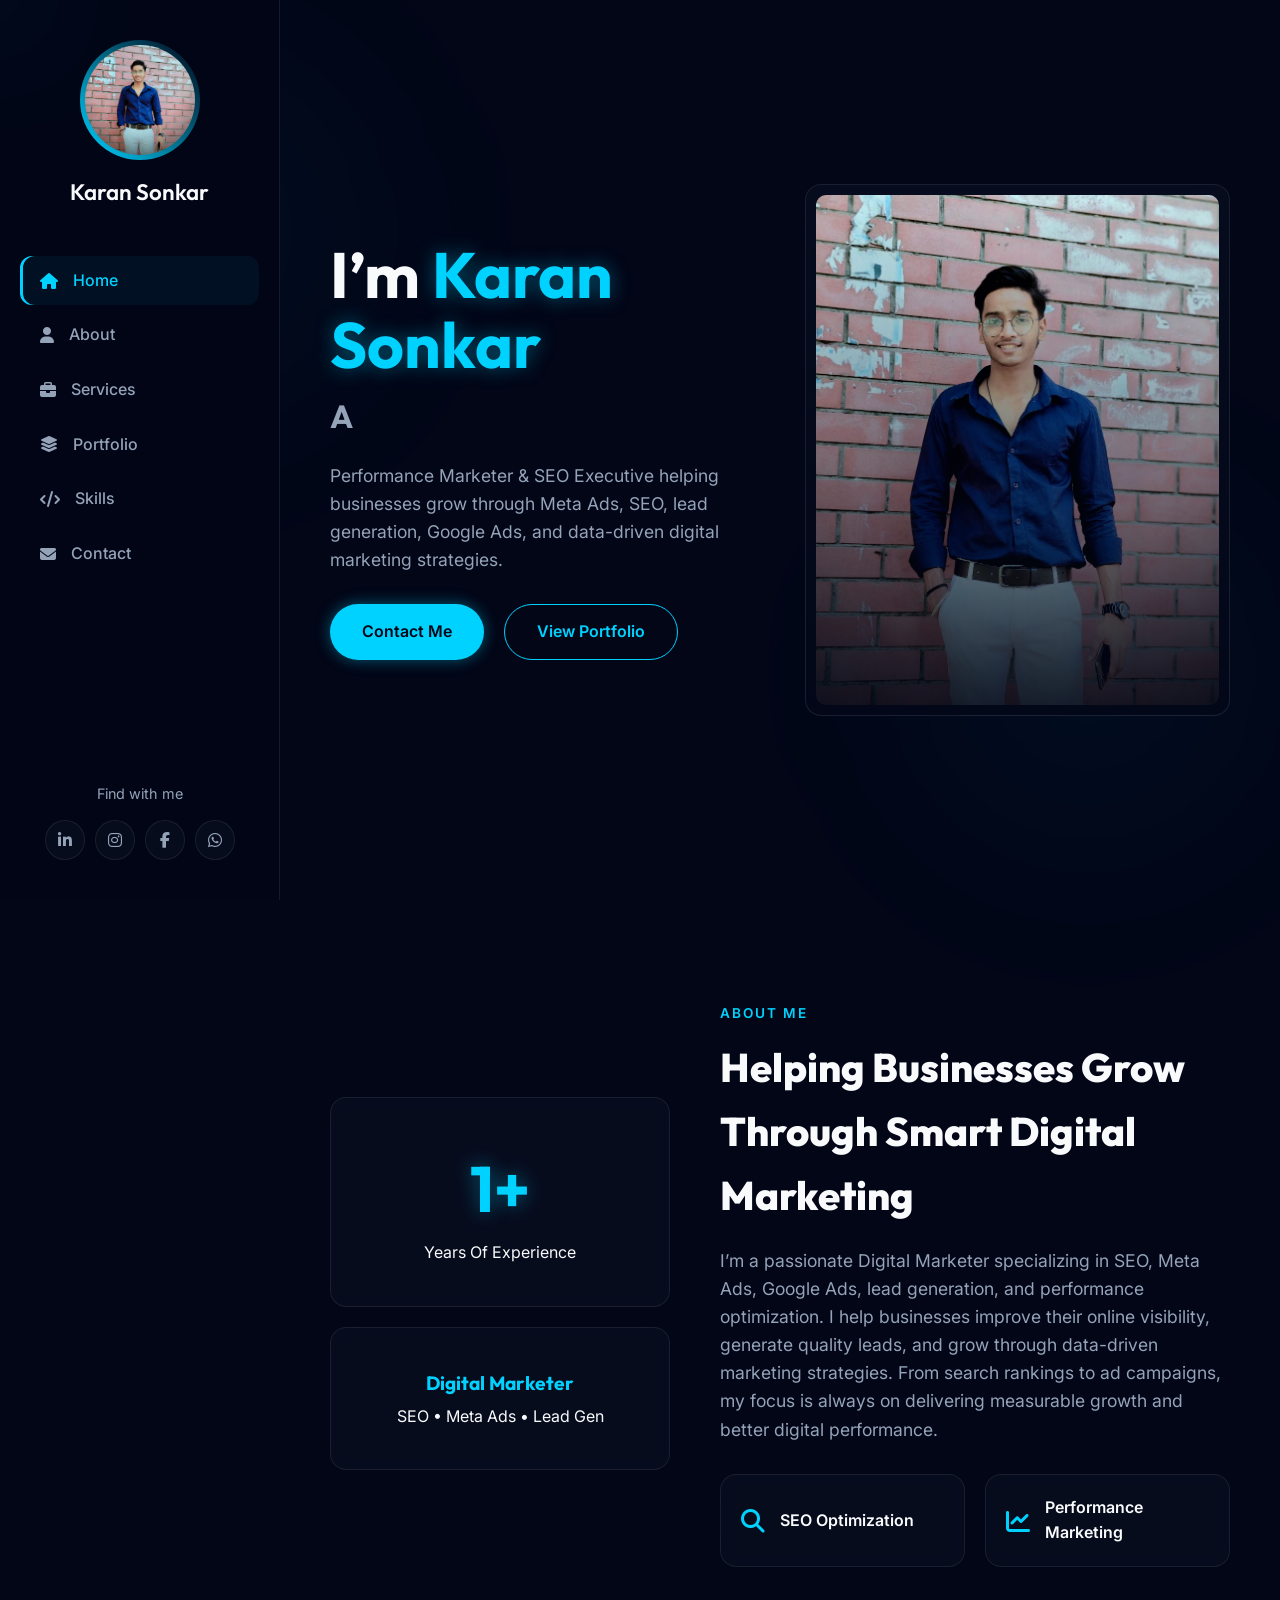
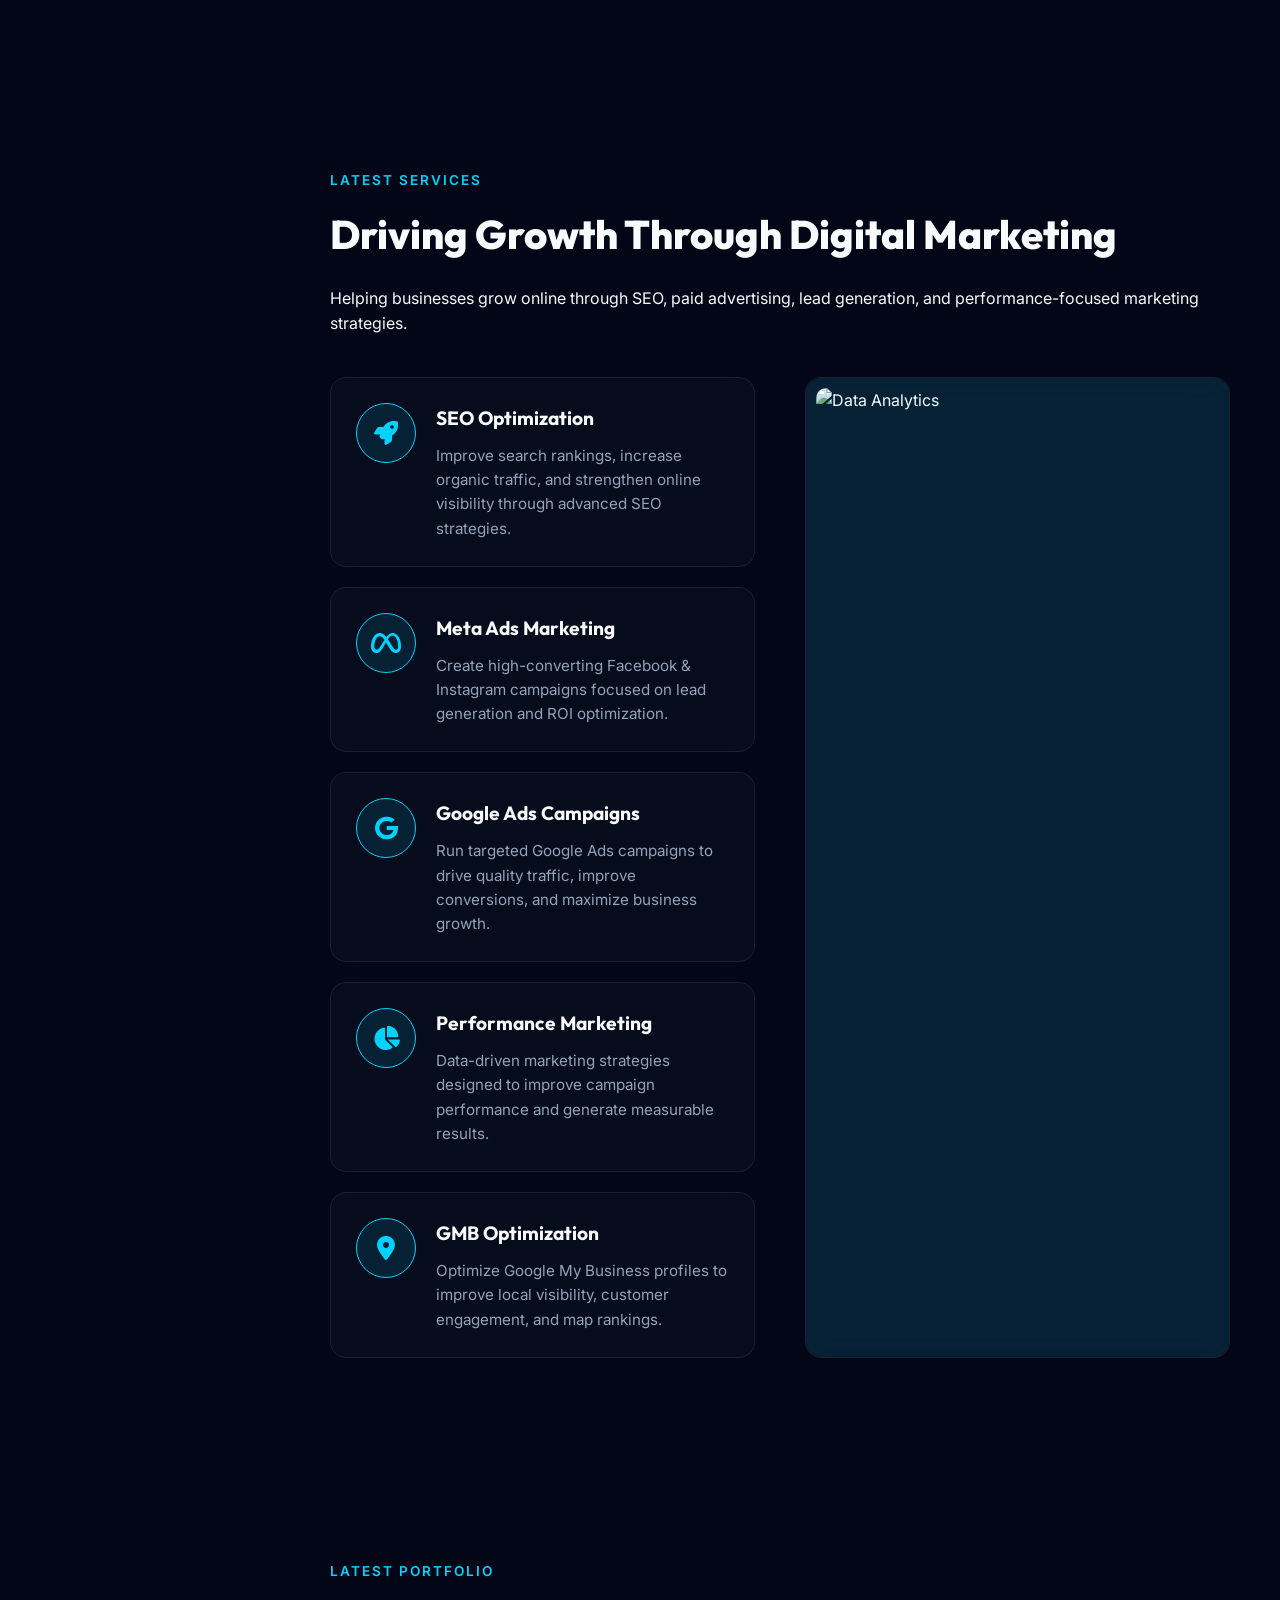
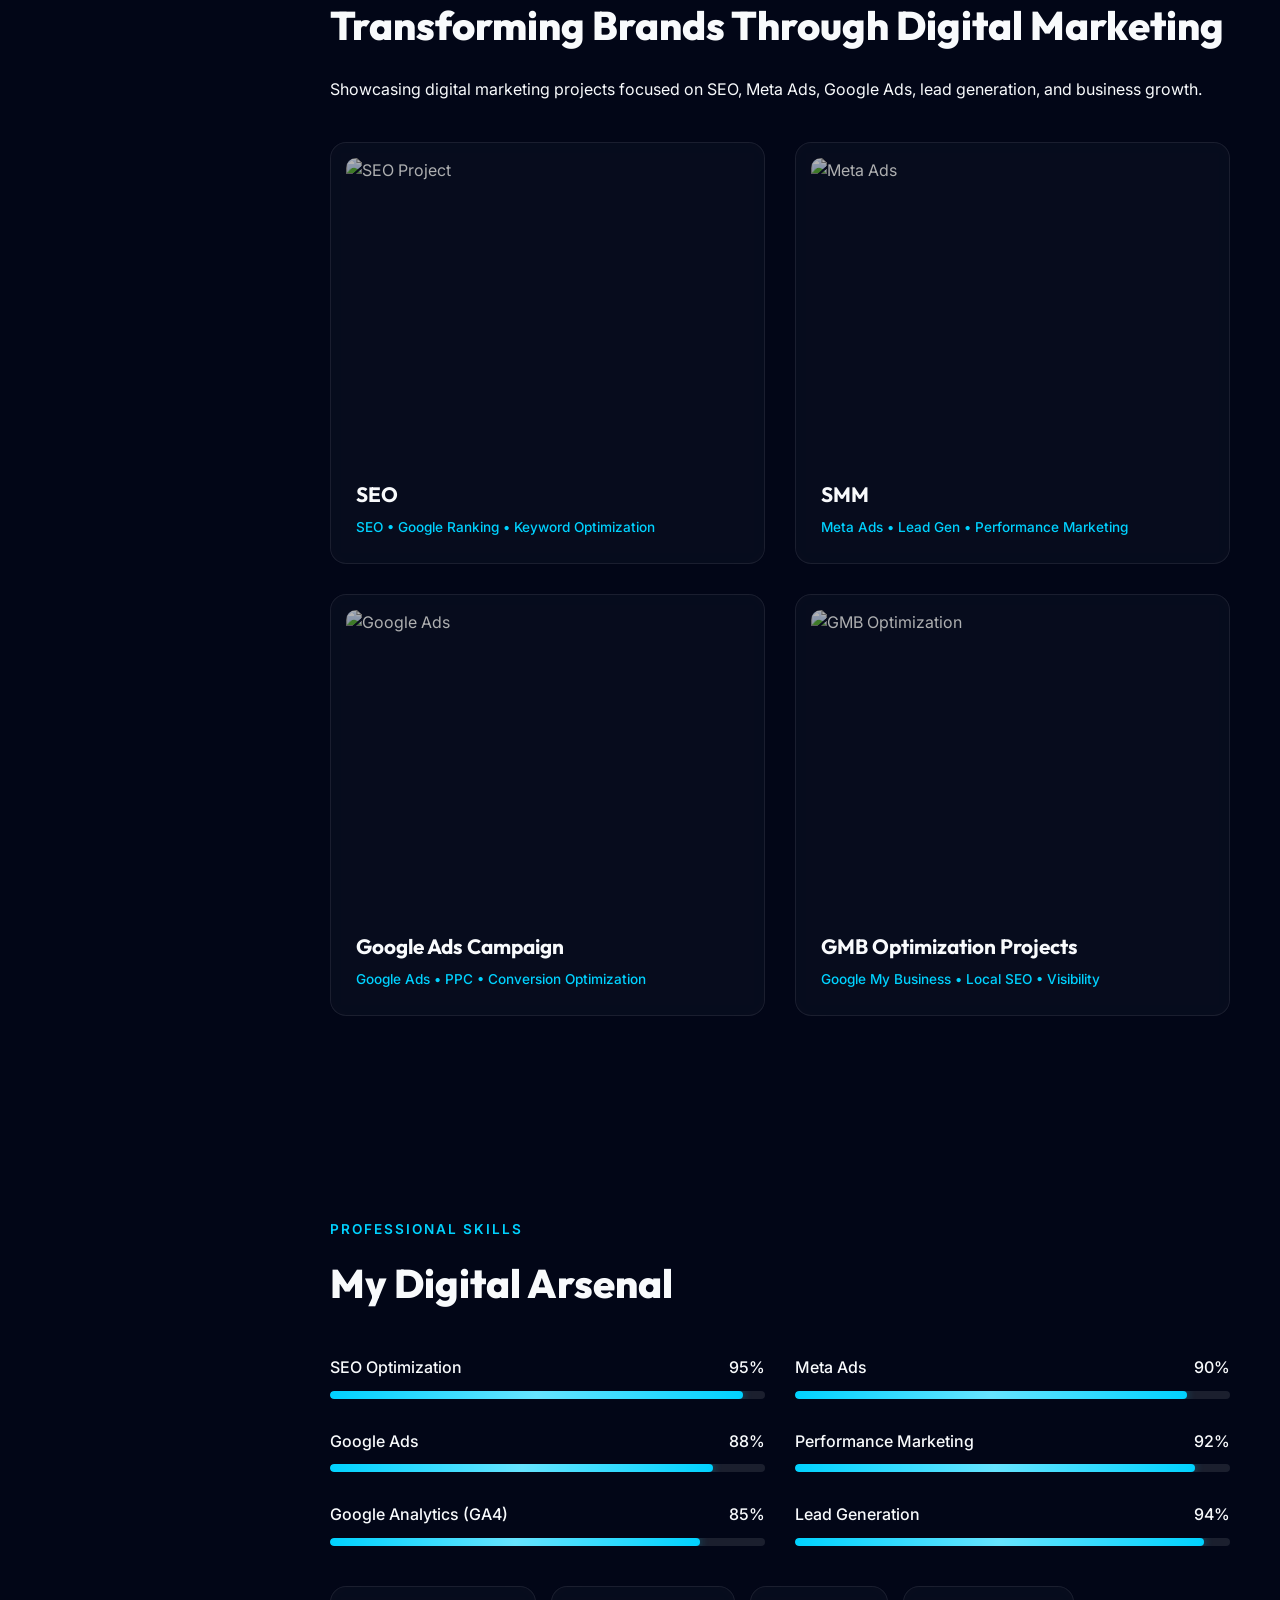
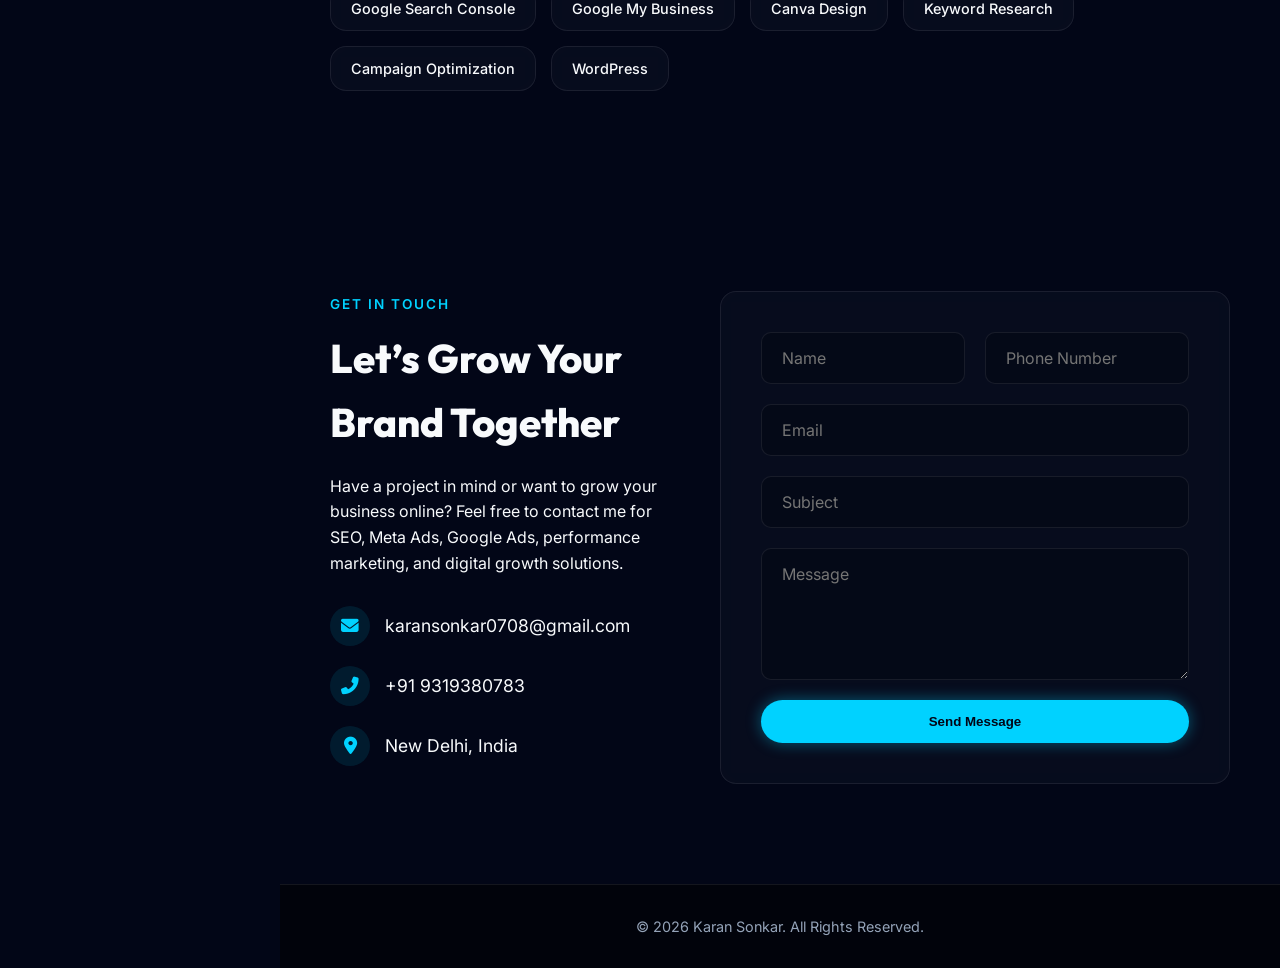
==== commit bcc15211: "capital text added" ====
--- a/index.html
+++ b/index.html
@@ -4,7 +4,7 @@
     <meta name="google-site-verification" content="Jbblc0ijrpHNw36BRairzeiyMKpIIJ3S7DBIN8zQLQM" />
     <meta charset="UTF-8">
     <meta name="viewport" content="width=device-width, initial-scale=1.0">
-    <title>Karan Sonkar | Premium Digital Marketing Portfolio</title>
+    <title>Karan Sonkar | Performance Marketer</title>
     <!-- Fonts -->
     <link href="https://fonts.googleapis.com/css2?family=Inter:wght@300;400;500;600;700&family=Outfit:wght@400;600;800&display=swap" rel="stylesheet">
     <!-- FontAwesome for Icons -->
